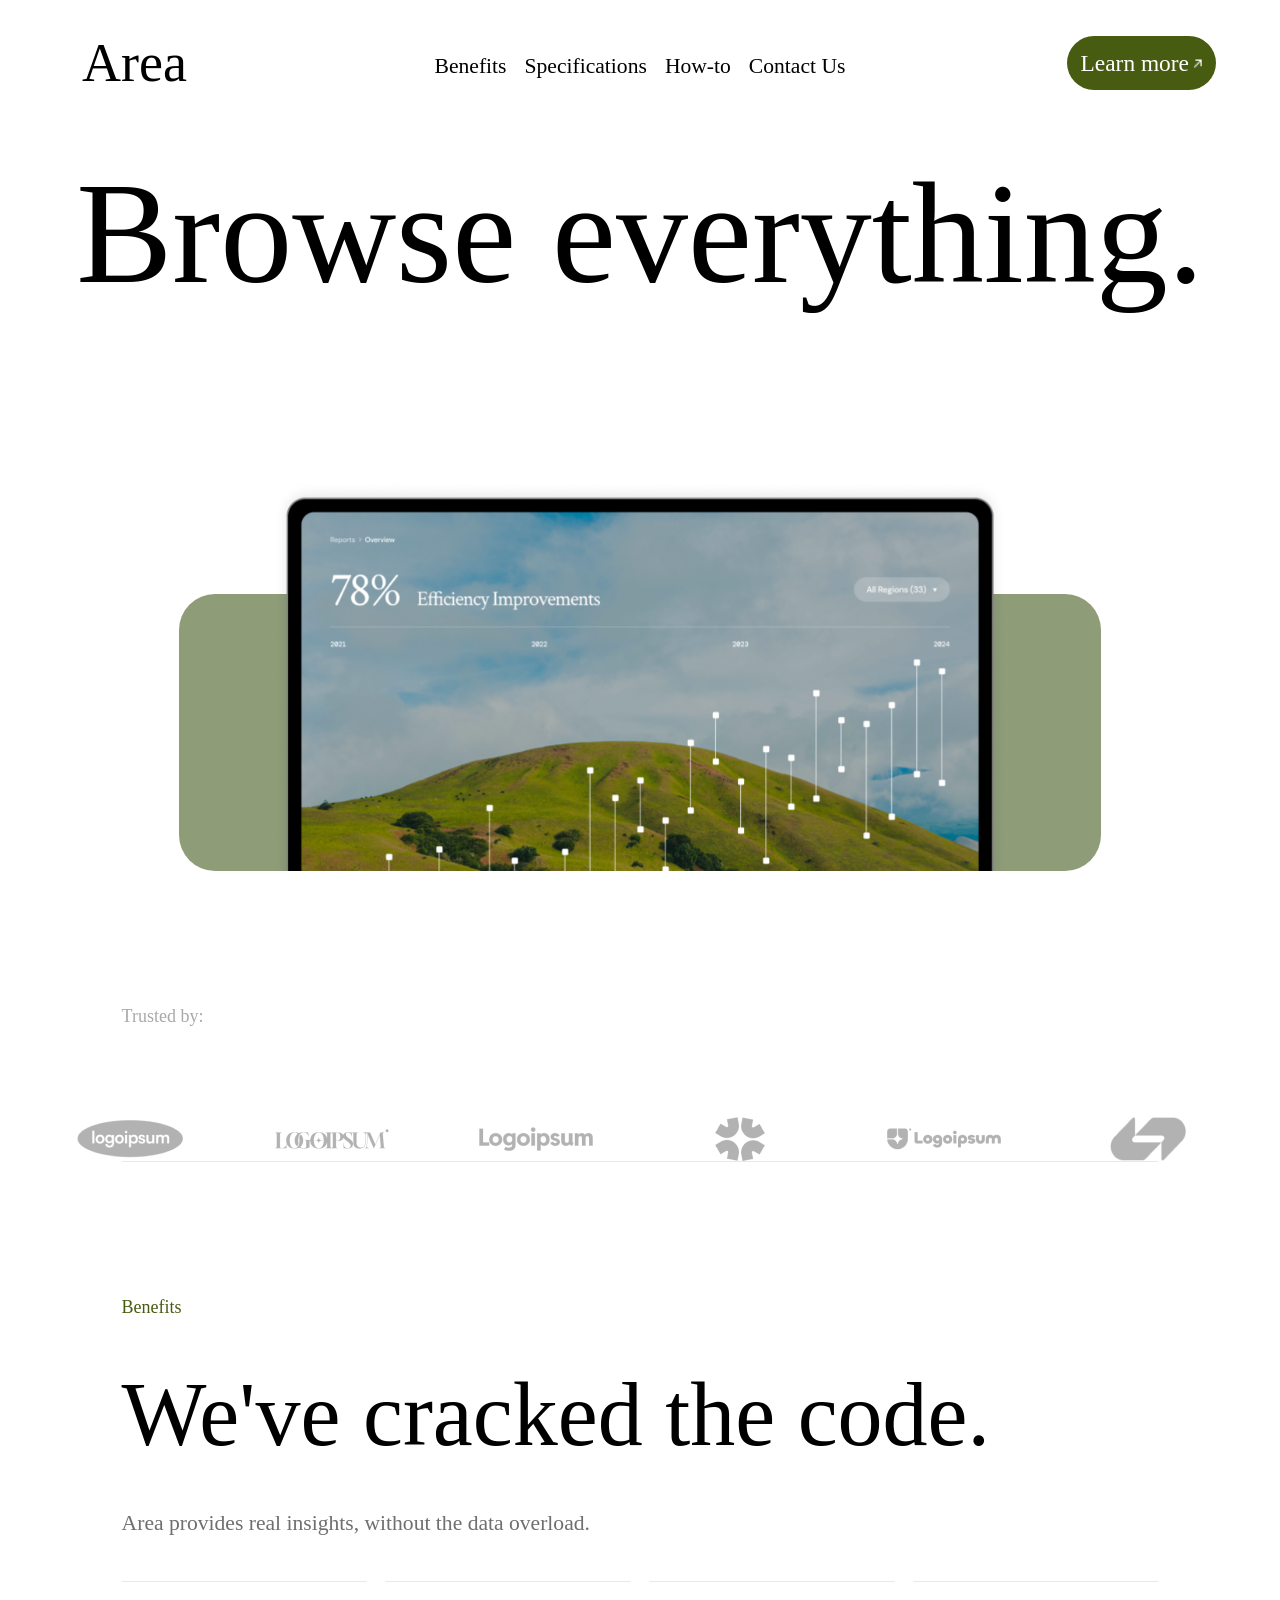
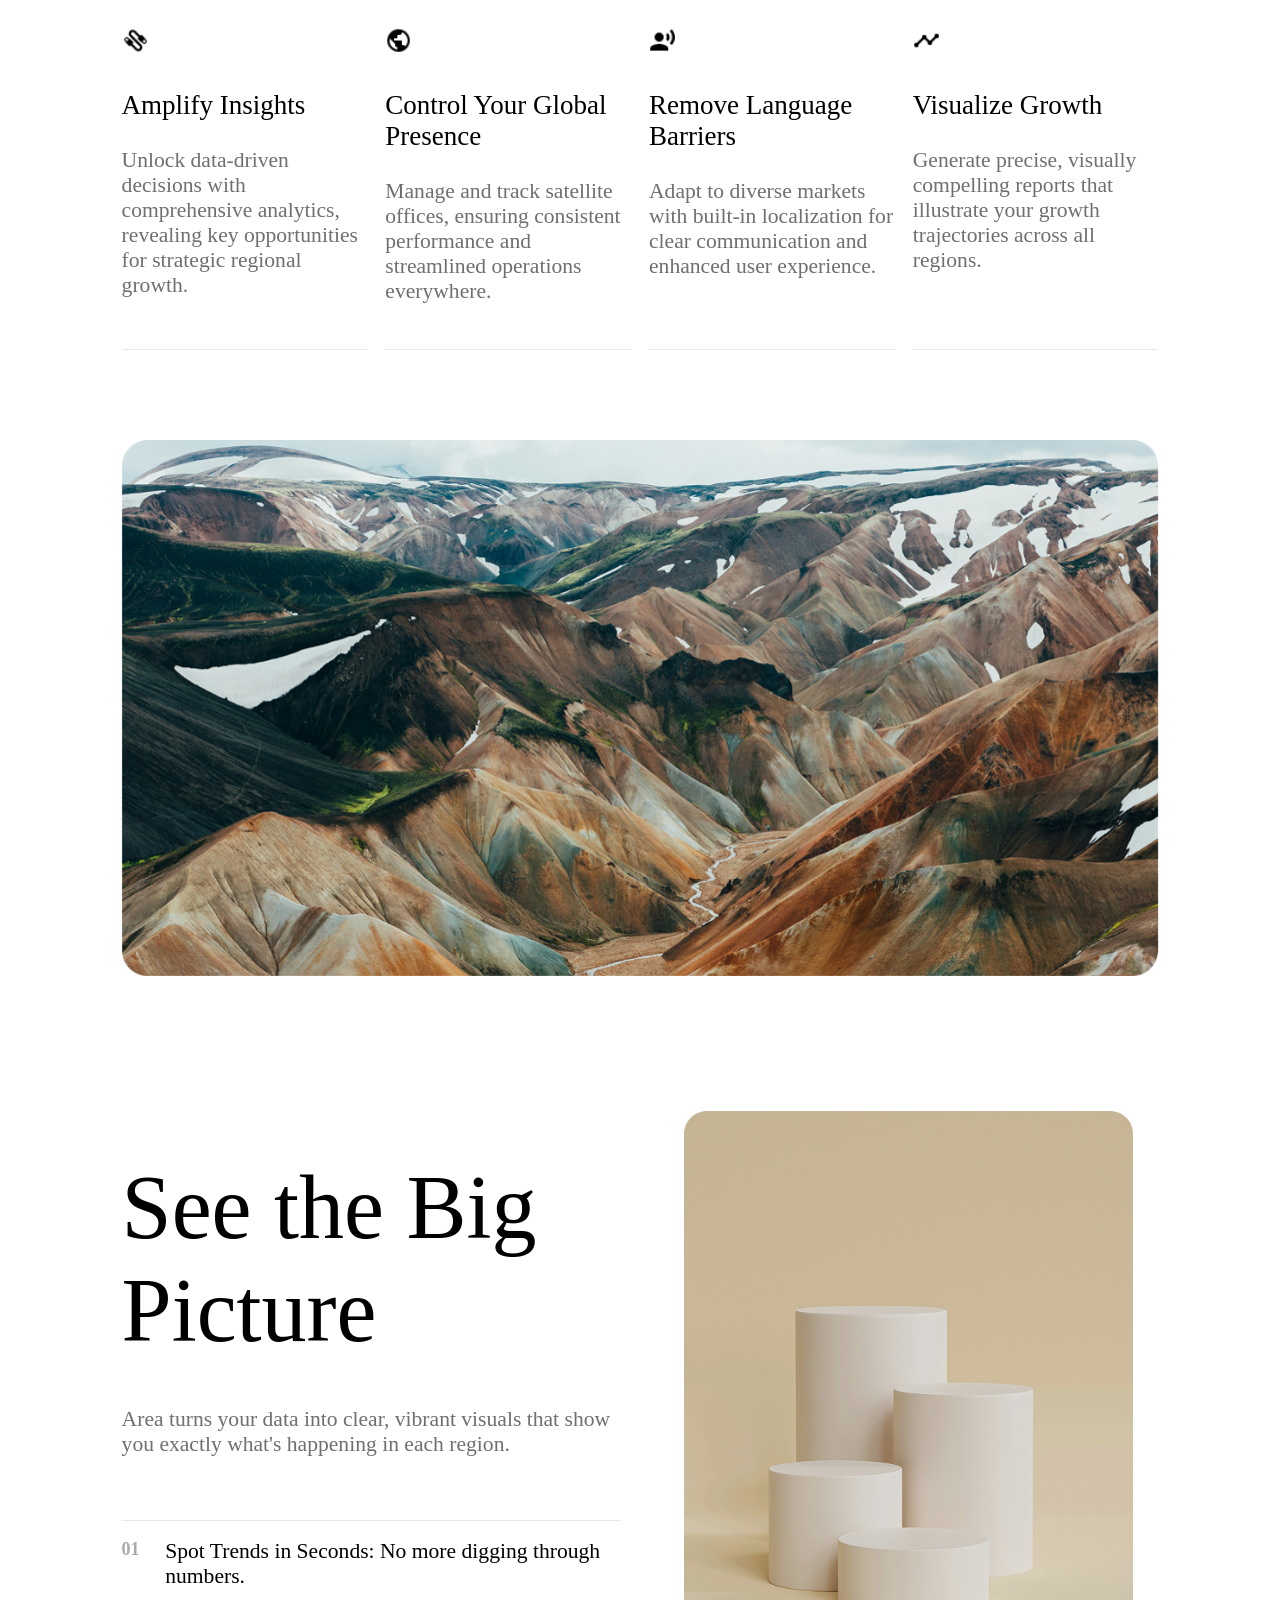
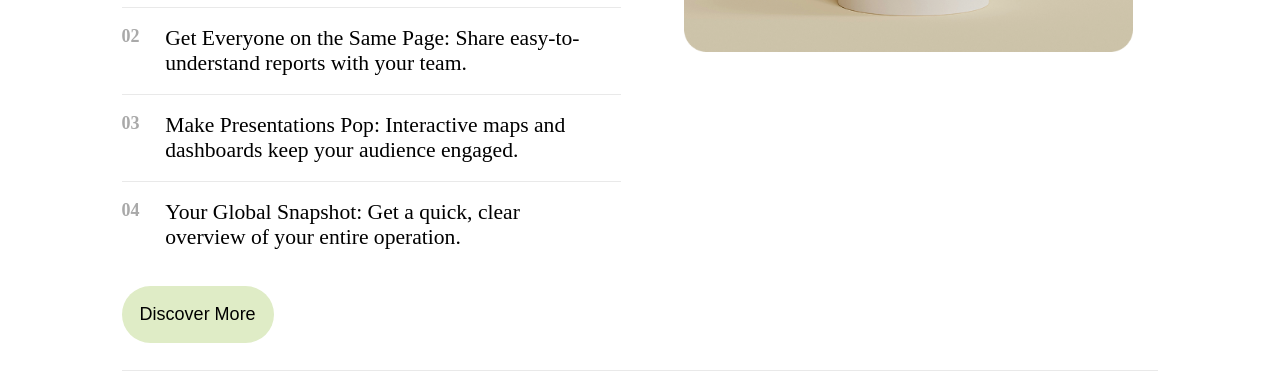
==== docs/index.html @ 923025f6 "relative paths using /docs" ====
<!doctype html>
<html lang="en">
  <head>
    <meta charset="UTF-8" />
    <meta name="viewport" content="width=device-width, initial-scale=1.0" />
    <title>Document</title>
    <link rel="stylesheet" href="style.css" />
  </head>
  <body>
    <nav>
      <span>Area</span>
      <div class="learn-btn">
        Learn more
        <img src="./src/Arrow.png" alt="" />
      </div>
    </nav>
    <div class="nav-links">
      <u>Benefits</u>
      <u>Specifications</u>
      <u>How-to</u>
      <u>Contact Us</u>
    </div>

    <header>
      <span>Browse everything.</span>
      <div class="hero-clip">
        <div class="hero">
          <img src="./src/Ipad.png" alt="" />
        </div>
      </div>
    </header>
    <main>
      <section>
        <span>Trusted by:</span>
        <div class="images">
          <img src="./src/Logo1.png" alt="" />
          <img src="./src/Logo2.png" alt="" />
          <img src="./src/Logo3.png" alt="" />
          <img src="./src/Logo4.png" alt="" />
          <img src="./src/Logo5.png" alt="" />
          <img src="./src/Logo6.png" alt="" />
        </div>
      </section>
      <section class="no-border">
        <span class="green">Benefits</span>
        <h1>We've cracked the code.</h1>
        <p>Area provides real insights, without the data overload.</p>
        <div class="parts">
          <aside>
            <img src="./src/Cable icon.png" alt="" />
            <div class="text">
              <h2>Amplify Insights</h2>
              <p>
                Unlock data-driven decisions with comprehensive analytics,
                revealing key opportunities for strategic regional growth.
              </p>
            </div>
          </aside>

          <aside>
            <img src="./src/Earth icon.png" alt="" />
            <div class="text">
              <h2>Control Your Global Presence</h2>
              <p>
                Manage and track satellite offices, ensuring consistent
                performance and streamlined operations everywhere.
              </p>
            </div>
          </aside>

          <aside>
            <img src="./src/Account icon.png" alt="" />
            <div class="text">
              <h2>Remove Language Barriers</h2>
              <p>
                Adapt to diverse markets with built-in localization for clear
                communication and enhanced user experience.
              </p>
            </div>
          </aside>

          <aside>
            <img src="./src/Chart icon.png" alt="" />
            <div class="text">
              <h2>Visualize Growth</h2>
              <p>
                Generate precise, visually compelling reports that illustrate
                your growth trajectories across all regions.
              </p>
            </div>
          </aside>
        </div>
      </section>
      <section class="no-border image-section">
        <img src="./src/Hero Image.png" alt="" />
      </section>
      <section class="left-right">
        <div class="left">
          <div class="title">
            <h1>See the Big Picture</h1>
            <p>
              Area turns your data into clear, vibrant visuals that show you
              exactly what's happening in each region.
            </p>
          </div>
          <div class="advantages">
            <article>
              <span>01</span>
              <p class="black">
                Spot Trends in Seconds: No more digging through numbers.
              </p>
            </article>
            <article>
              <span>02</span>
              <p class="black">
                Get Everyone on the Same Page: Share easy-to-understand reports
                with your team.
              </p>
            </article>
            <article>
              <span>03</span>
              <p class="black">
                Make Presentations Pop: Interactive maps and dashboards keep
                your audience engaged.
              </p>
            </article>
            <article>
              <span>04</span>
              <p class="black">
                Your Global Snapshot: Get a quick, clear overview of your entire
                operation.
              </p>
            </article>
          </div>
          <button>Discover More</button>
        </div>
        <div class="right">
          <img src="./src/Image.png" alt="" />
        </div>
      </section>
    </main>
    <script src="./main.js"></script>
  </body>
</html>
---- docs/style.css ----
* {
  font-size: clamp(14px, 1vw + 0.5rem, 18px);
  margin: 0;
  padding: 0;
}

body {
  height: auto;
  display: flex;
  flex-direction: column;
  align-items: center;
}

nav {
  position: absolute;
  top: 2vh;
  width: 90%;
  height: 8vh;
  display: flex;
  justify-content: space-between;
  align-items: center;
  border-radius: 5vh;
  z-index: 10;
  padding: 1vh 3vh;
  filter: blur(2);
  animation: hero-opacity 1s ease forwards;
}

nav span {
  font-size: 3rem;
  font-weight: 500;
  background: rgba(255, 255, 255, 0.1);
  backdrop-filter: blur(10px);
  -webkit-backdrop-filter: blur(10px);
  padding: 2vh;
  border-radius: 5vh;
}

.nav-links {
  position: sticky;
  top: 4vh;
  background: rgba(255, 255, 255, 0.1);
  backdrop-filter: blur(10px);
  -webkit-backdrop-filter: blur(10px);
  display: flex;
  gap: 1rem;
  z-index: 10;
  padding: 2vh;
  border-radius: 5vh;
  animation: hero-opacity 1s ease forwards;
}

.nav-links u {
  text-decoration: none;
  font-size: 1.2rem;
  cursor: pointer;
  transition: color 0.3s ease-in;
}

.nav-links u:hover {
  color: gray;
}

.learn-btn {
  display: flex;
  background: #485c11;
  padding: 1.5vh;
  border-radius: 5vh;
  cursor: pointer;
  font-weight: 500;
  font-size: 1.3rem;
  color: #ffff;
  gap: 0.5vh;
  transition: background 0.2s ease-in;
}

.learn-btn:hover {
  background: #8e9c78;
}

.learn-btn img {
  transition: transform 0.08s ease-out;
  width: 1vh;
}

.learn-btn:hover img {
  transform: translateY(-1vh);
}

header {
  display: flex;
  flex-direction: column;
  justify-content: space-between;
  align-items: center;
  width: 90%;
  height: 80vh;
  margin-top: 10vh;
}

header span {
  font-weight: 500;
  font-size: 8rem;
  opacity: 0;
  animation: hero-opacity 1s ease forwards 0.2s;
}

.hero {
  position: relative;
  overflow: visible;
  width: 80%;
  display: flex;
  background: #8e9c78;
  justify-content: center;
  height: 50%;
  border-radius: 4vh;
  opacity: 0;
  align-self: flex-end;
  animation: hero-opacity 1s ease forwards 0.4s;
}

@keyframes hero-opacity {
  from {
    transform: translateY(3vh);
    opacity: 0;
  }
  to {
    opacity: 1;
    transform: translateY(0);
  }
}

.hero img {
  position: absolute;
  bottom: 0;
  transform: translateY(10vh);
  width: 80%;
  z-index: 2;

  animation: hero-rise 1s ease forwards 0.1s;
}

.hero-clip {
  position: relative;
  width: 100%;
  height: 100%;
  display: flex;
  justify-content: center;
  overflow: hidden;
  align-self: flex-end;
}

.hero:active img {
  transform: translateY(0);
}

@keyframes hero-rise {
  from {
    transform: translateY(10vh);
  }
  to {
    transform: translateY(2vh);
  }
}

main {
  width: 90%;
  display: flex;
  flex-direction: column;
  align-items: center;
}

main section {
  padding-top: 5vh;
  margin: 10vh;
  margin-bottom: 0;
  width: 90%;
  display: flex;
  flex-direction: column;
  justify-content: space-between;
  border-bottom: solid 0.1vh #e9e9e9;
  opacity: 0;
}

main section.active {
  animation: hero-opacity 1s ease forwards;
}

main section span {
  position: relative;
  top: 0;
  left: 0;
  color: darkgrey;
  font-size: 1rem;
}

.images {
  display: flex;
  gap: 5rem;
  align-items: center;
  margin-top: 10vh;
  justify-content: center;
}

.images img {
  width: 7.5rem;
  filter: contrast(0);
}

h1 {
  font-size: 5rem;
  font-weight: 500;
  margin: 5vh 0;
}

p {
  color: #6f6f6f;
  font-size: 1.2rem;
}

h2 {
  font-size: 1.5rem;
  font-weight: 300;
}

aside {
  flex: 1;
  display: flex;
  flex-direction: column;
  align-items: flex-start;
  gap: 2rem;
  padding: 5vh 0;
  margin-top: 5vh;
  border-bottom: solid 0.1vh #e9e9e9;
  border-top: solid 0.1vh #e9e9e9;
}

.parts {
  margin-bottom: 10vh;
  display: flex;
  gap: 1rem;
}

.text {
  display: flex;
  flex-direction: column;
  gap: 1.5rem;
}

.green {
  color: #485c11;
  font-size: 1rem;
}

aside img {
  width: 1.5rem;
}

.no-border {
  border: none;
}

.image-section {
  margin-top: 0;
  padding-top: 0;
}

.left-right {
  display: flex;
  flex-direction: row;
  gap: 3vw;
  flex-wrap: wrap;
  align-items: flex-start;
}

.left,
.right {
  flex: 1;
}

.left {
  display: flex;
  flex-direction: column;
  gap: 2vh;
  padding-bottom: 3vh;
}

.right {
  display: flex;
  justify-content: center;
  align-items: center;
}

.right img {
  width: 90%;
  object-fit: contain;
}

article {
  border-top: solid 0.1vh #e9e9e9;
  display: flex;
  padding: 2vh;
  padding-left: 0;
  gap: 2vw;
}

article span {
  font-weight: 800;
  color: #6f6f6f;
}

article p {
  color: black;
}

.advantages {
  margin-top: 5vh;
}

button {
  padding: 2vh;
  width: fit-content;
  background-color: #dfecc6;
  font-weight: 500;
  border-radius: 5vh;
  border: none;
  cursor: pointer;
  transition: all 0.2s ease-in;
}

button:hover {
  background-color: #485c11;
  color: white;
}
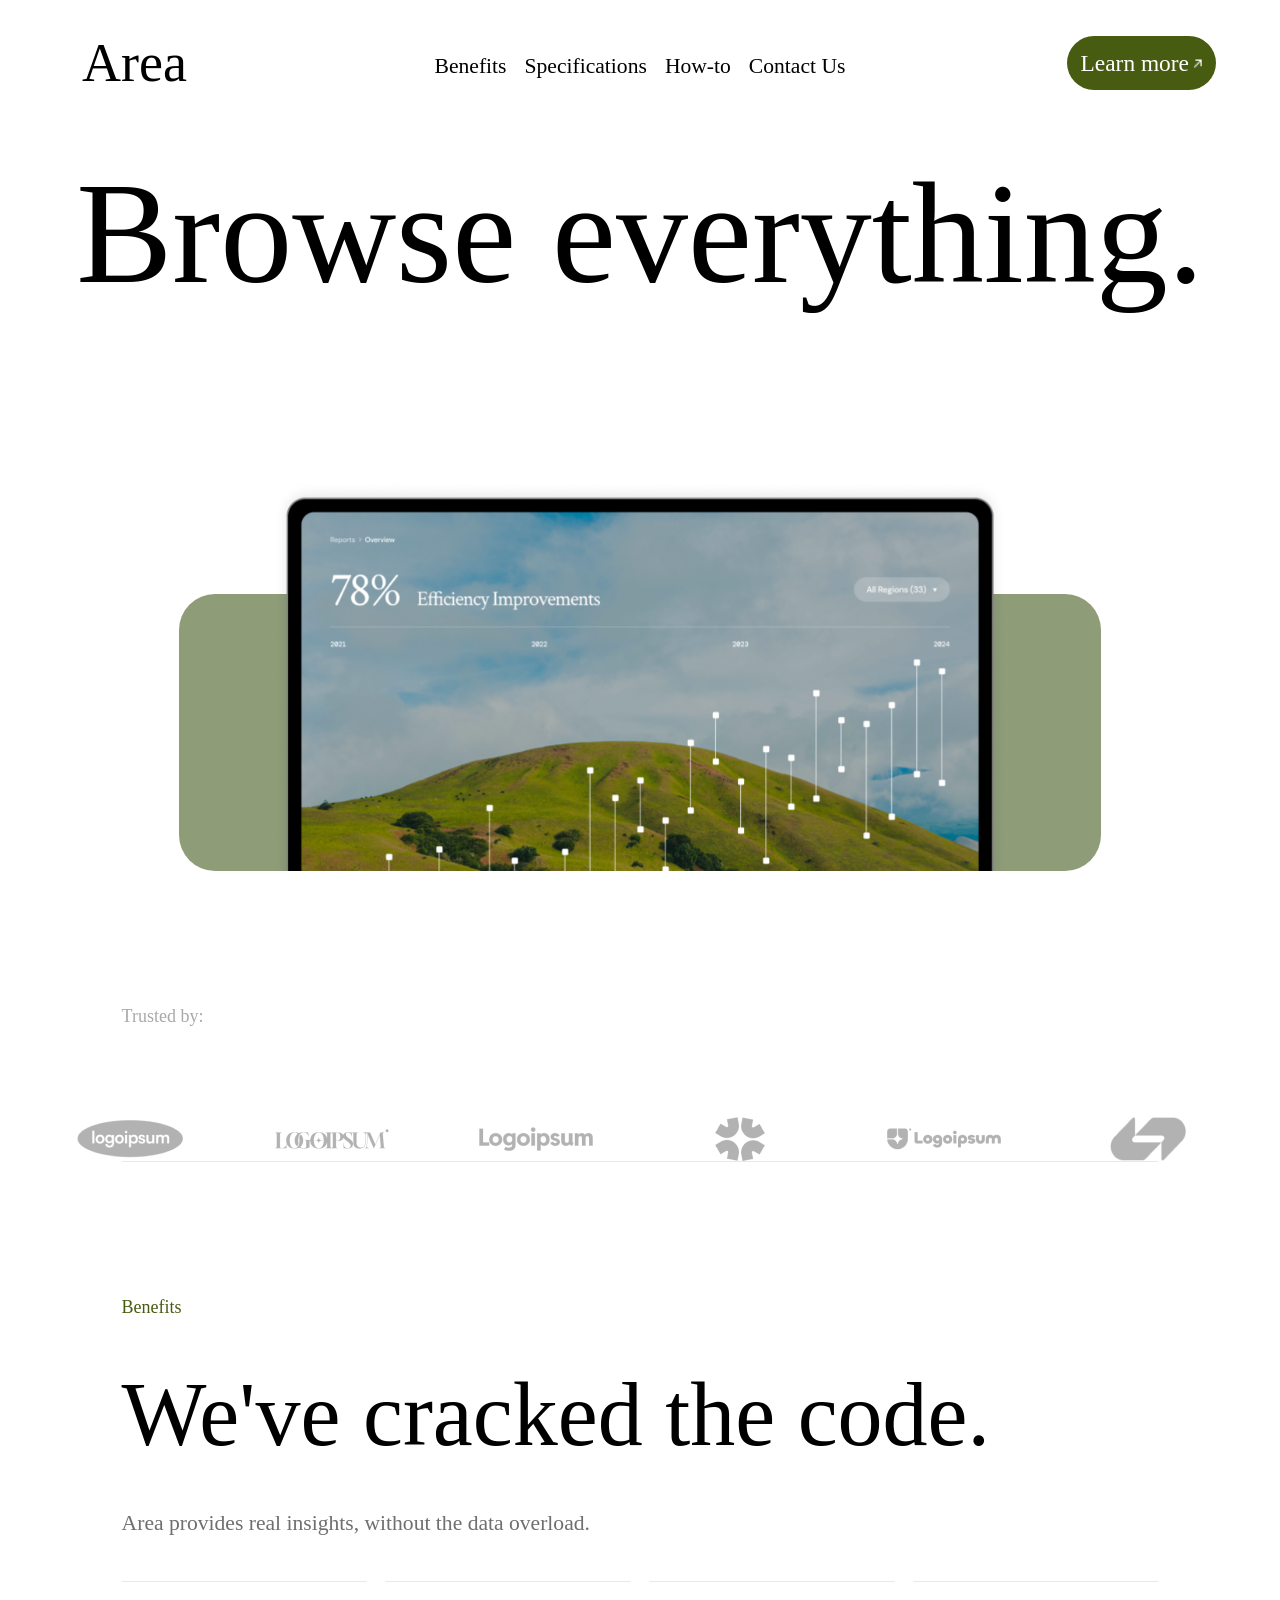
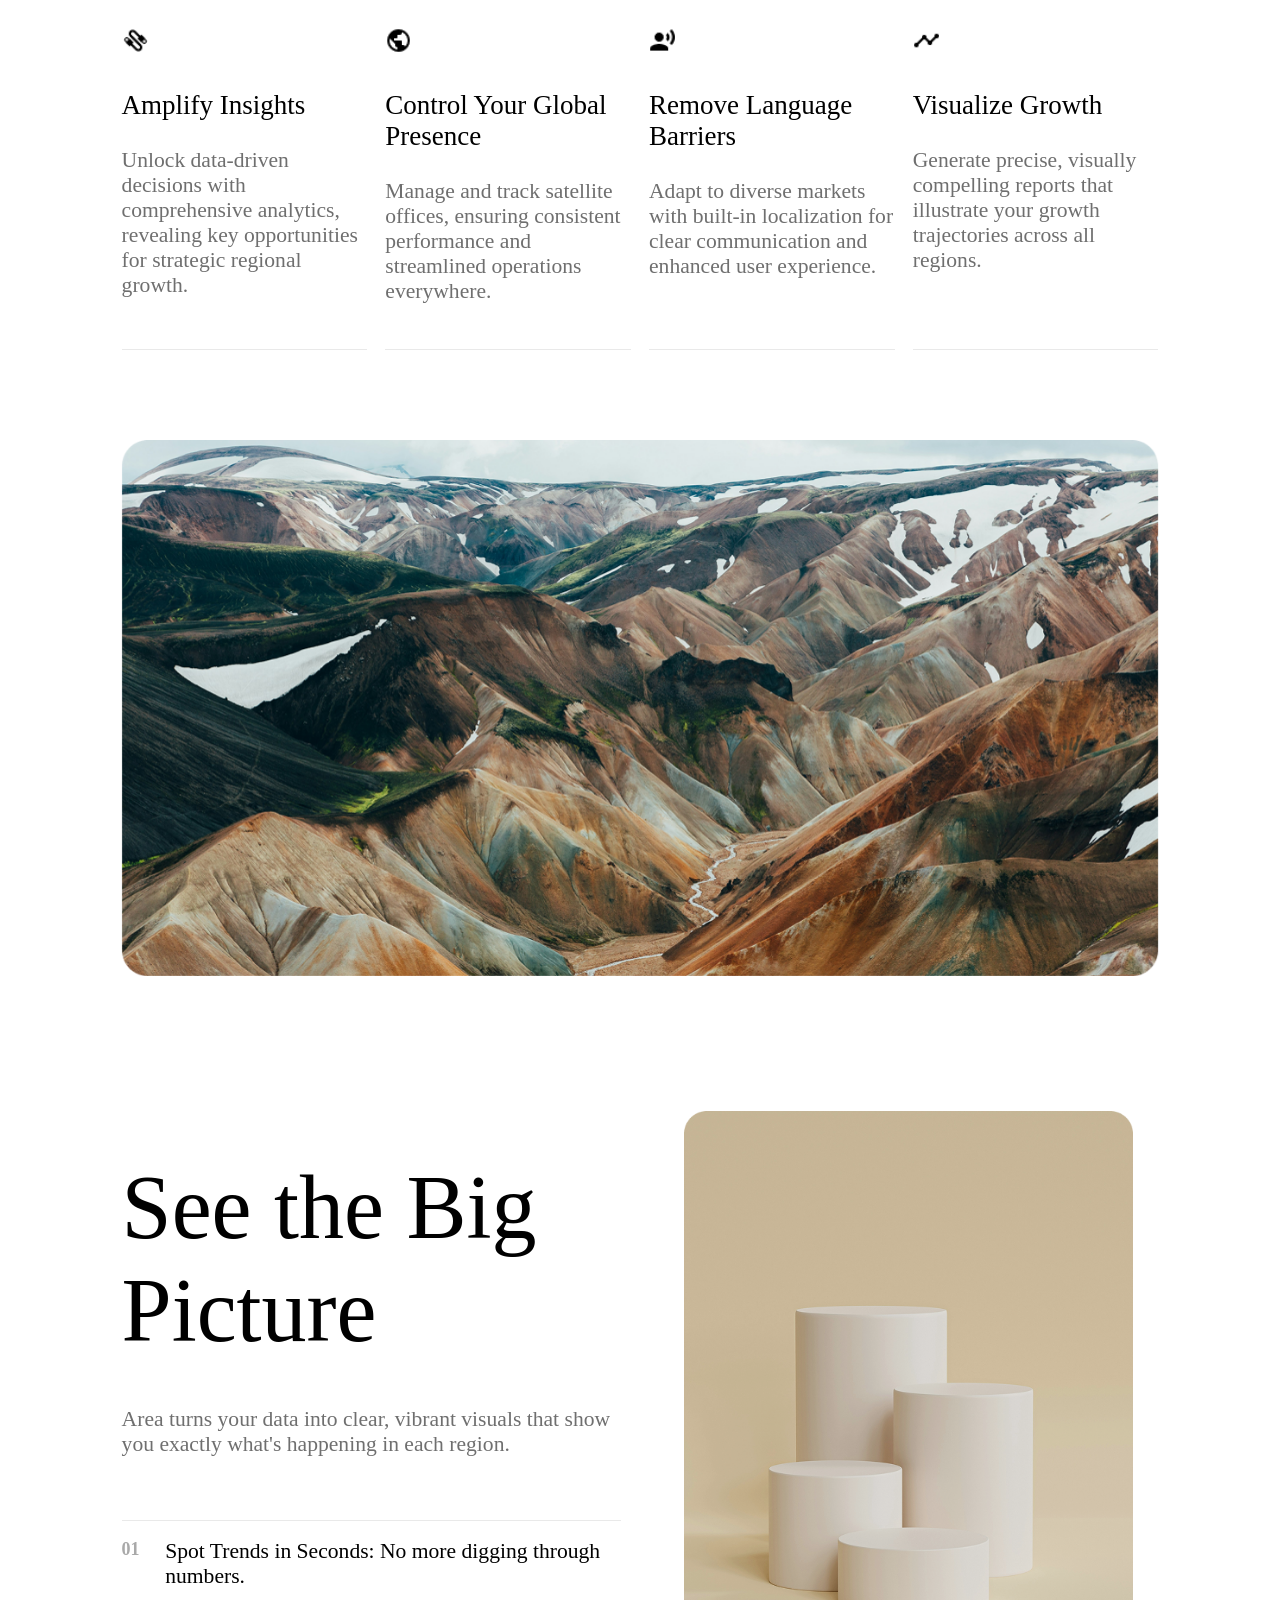
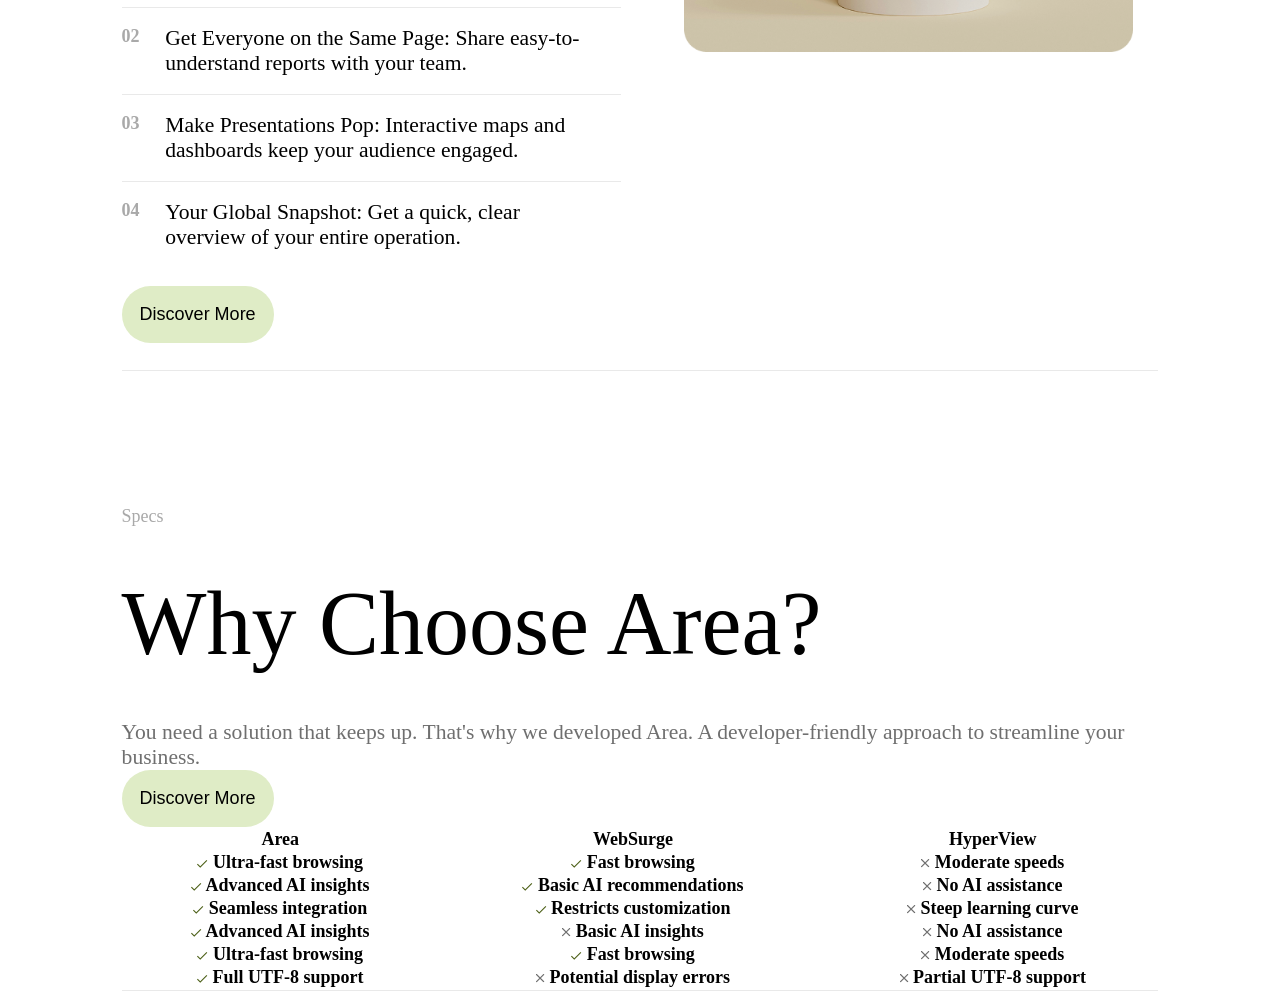
==== commit 831238b6: "added html tables" ====
--- a/docs/index.html
+++ b/docs/index.html
@@ -138,6 +138,109 @@
           <img src="./src/Image.png" alt="" />
         </div>
       </section>
+      <section>
+        <div class="content">
+          <span>Specs</span>
+          <h1>Why Choose Area?</h1>
+          <p>
+            You need a solution that keeps up. That's why we developed Area. A
+            developer-friendly approach to streamline your business.
+          </p>
+          <button>Discover More</button>
+        </div>
+        <table>
+          <tr>
+            <th>Area</th>
+            <th>WebSurge</th>
+            <th>HyperView</th>
+          </tr>
+
+          <tr>
+            <th>
+              <img src="./src/YesVector.png" alt="" />
+              Ultra-fast browsing
+            </th>
+            <th>
+              <img src="./src/YesVector.png" alt="" />
+              Fast browsing
+            </th>
+            <th>
+              <img src="./src/NoVector.png" alt="" />
+              Moderate speeds
+            </th>
+          </tr>
+          <tr>
+            <th>
+              <img src="./src/YesVector.png" alt="" />
+              Advanced AI insights
+            </th>
+            <th>
+              <img src="./src/YesVector.png" alt="" />
+              Basic AI recommendations
+            </th>
+            <th>
+              <img src="./src/NoVector.png" alt="" />
+              No AI assistance
+            </th>
+          </tr>
+          <tr>
+            <th>
+              <img src="./src/YesVector.png" alt="" />
+              Seamless integration
+            </th>
+            <th>
+              <img src="./src/YesVector.png" alt="" />
+              Restricts customization
+            </th>
+            <th>
+              <img src="./src/NoVector.png" alt="" />
+              Steep learning curve
+            </th>
+          </tr>
+          <tr>
+            <th>
+              <img src="./src/YesVector.png" alt="" />
+              Advanced AI insights
+            </th>
+            <th>
+              <img src="./src/NoVector.png" alt="" />
+              Basic AI insights
+            </th>
+            <th>
+              <img src="./src/NoVector.png" alt="" />
+              No AI assistance
+            </th>
+          </tr>
+          <tr>
+            <th>
+              <img src="./src/YesVector.png" alt="" />
+              Ultra-fast browsing
+            </th>
+            <th>
+              <img src="./src/YesVector.png" alt="" />
+              Fast browsing
+            </th>
+            <th>
+              <img src="./src/NoVector.png" alt="" />
+              Moderate speeds
+            </th>
+          </tr>
+          <tr>
+            <th>
+              <img src="./src/YesVector.png" alt="" />
+              Full UTF-8 support
+            </th>
+            <th>
+              <img src="./src/NoVector.png" alt="" />
+              Potential display errors
+            </th>
+            <th>
+              <img src="./src/NoVector.png" alt="" />
+              Partial UTF-8 support
+            </th>
+          </tr>
+        </table>
+      </section>
     </main>
     <script src="./main.js"></script>
   </body>
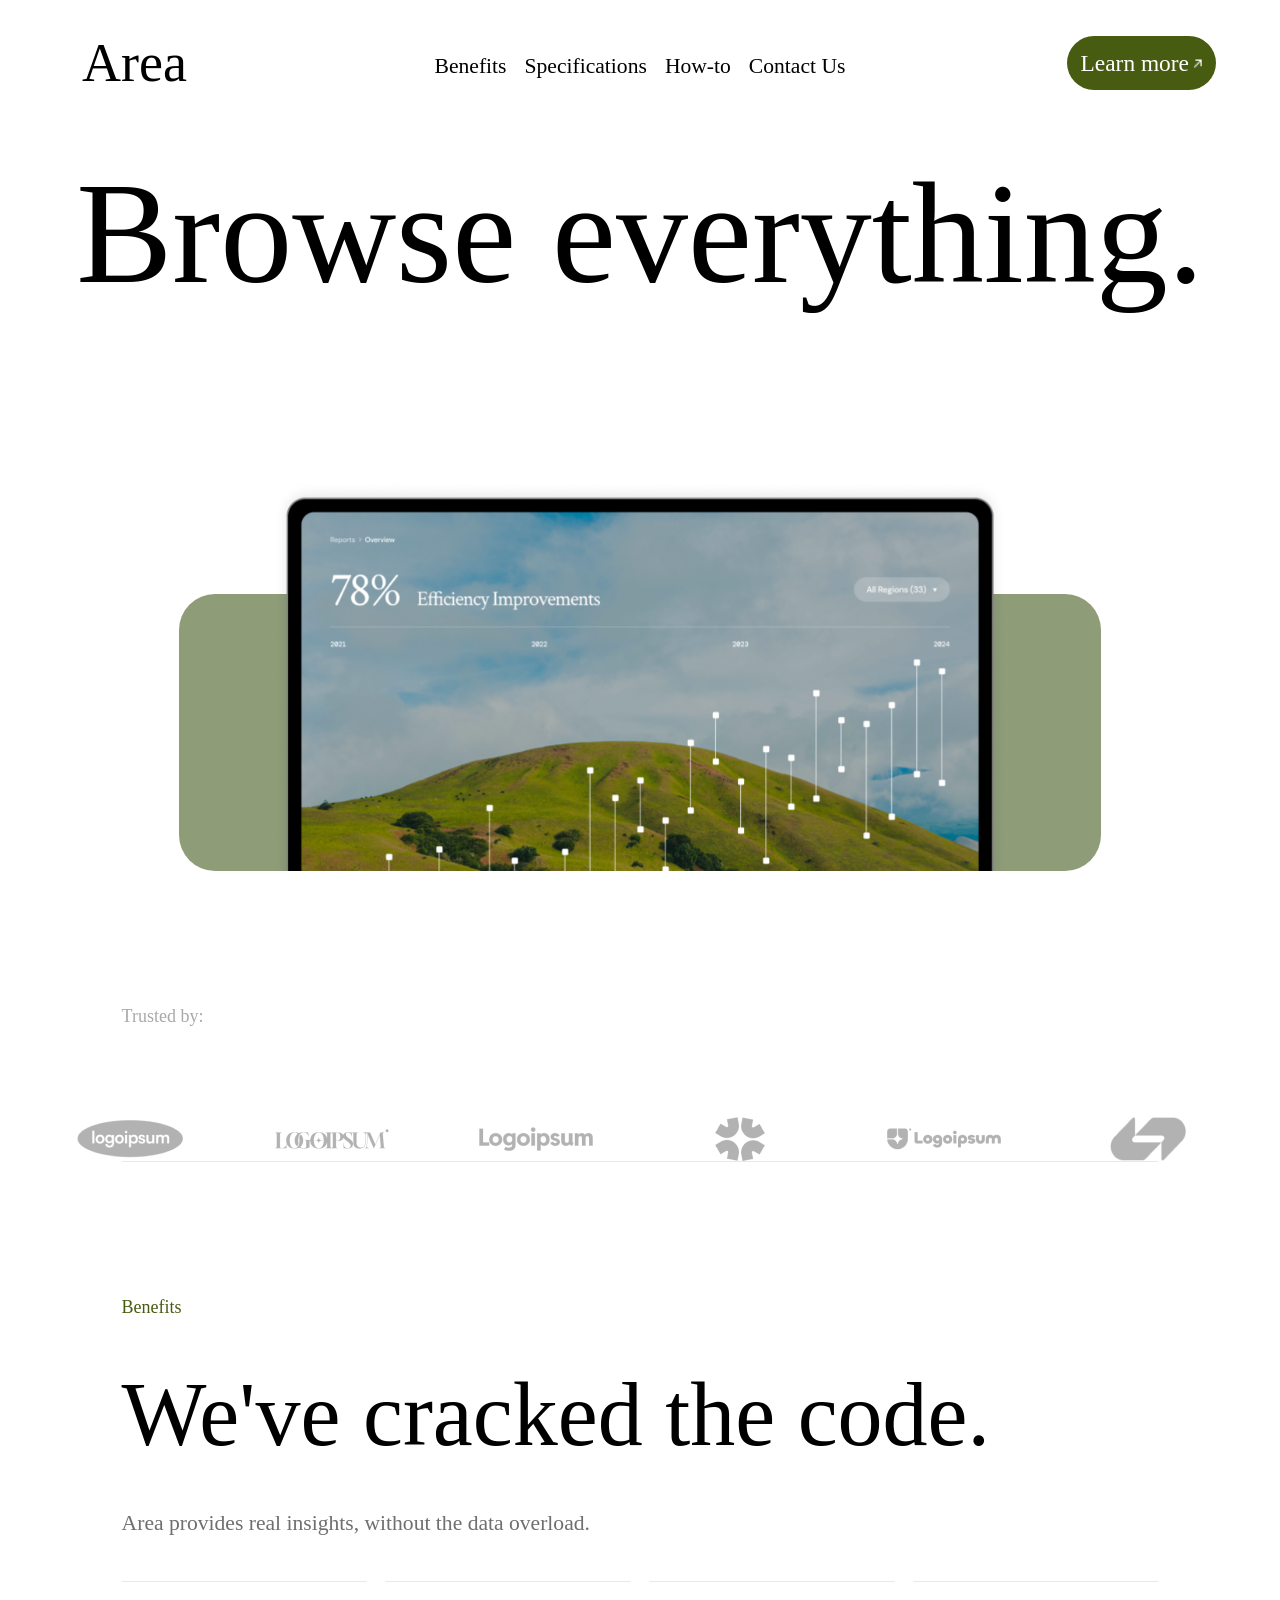
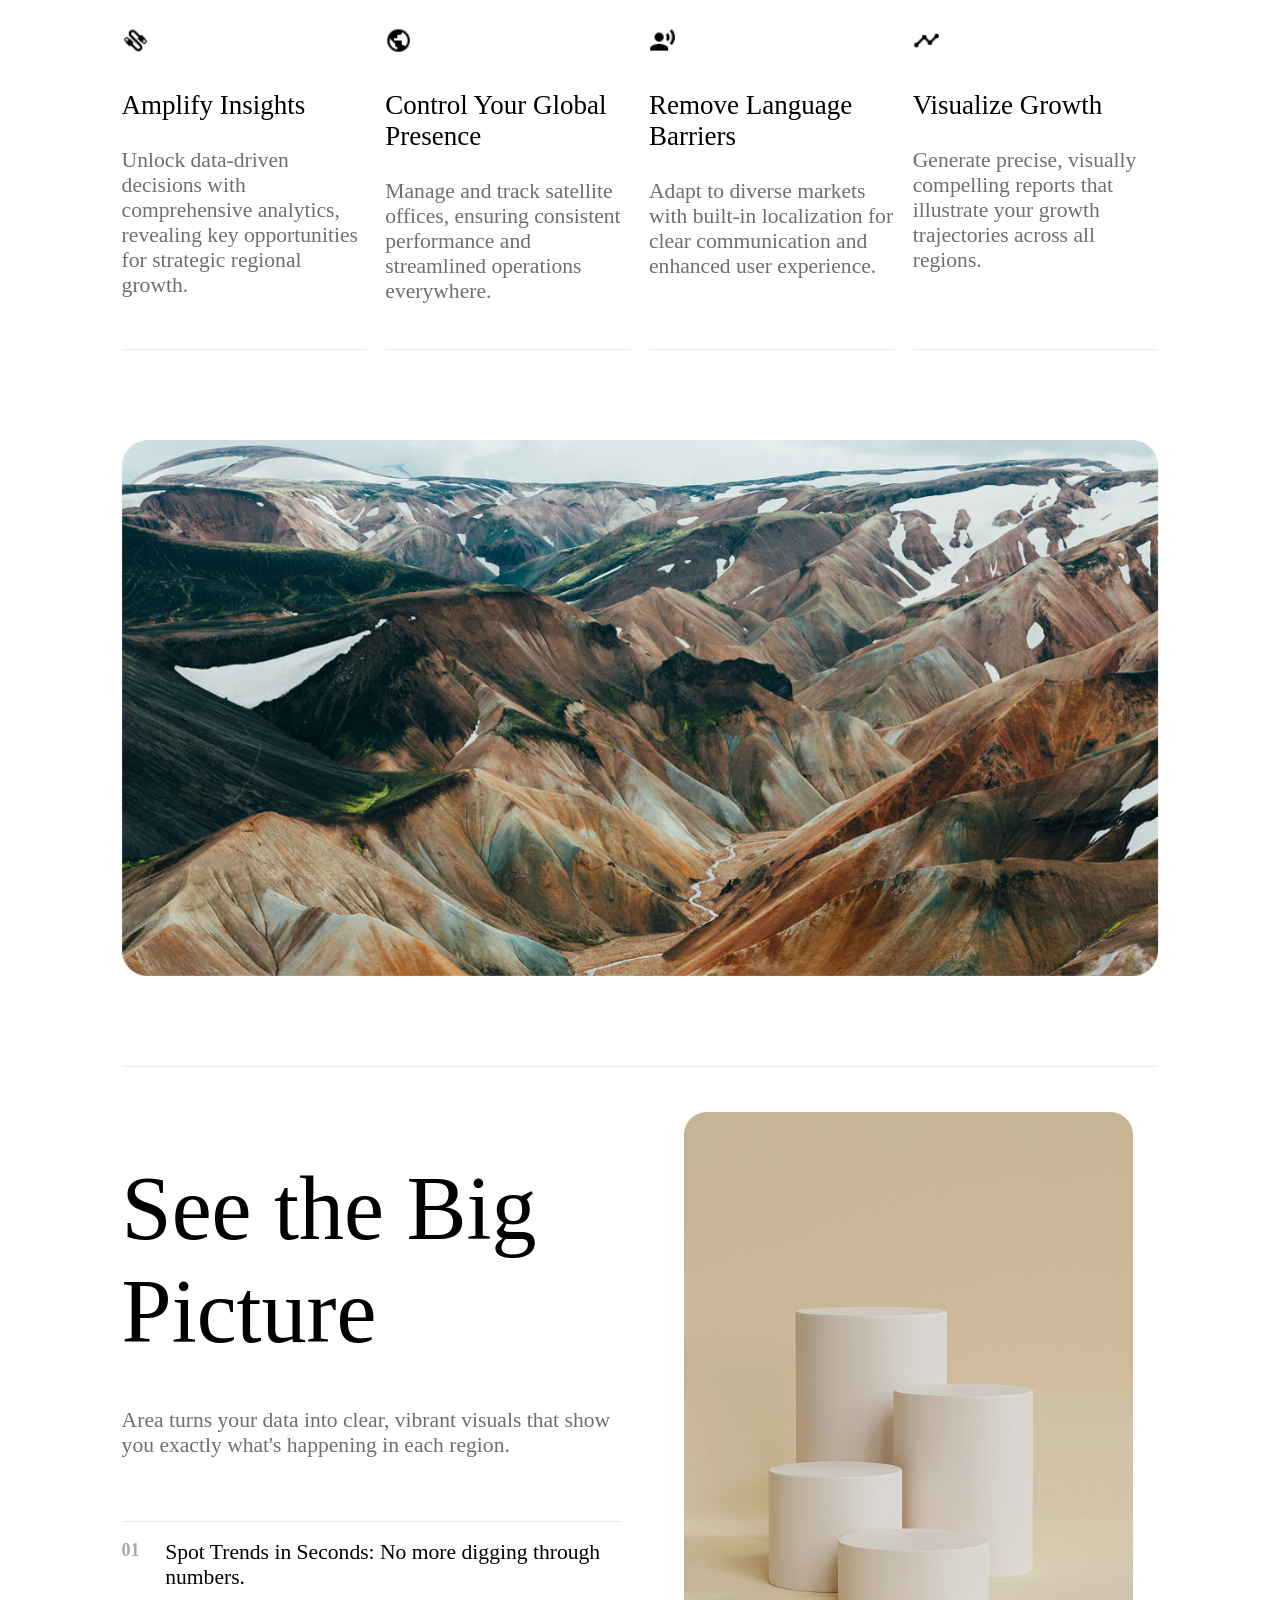
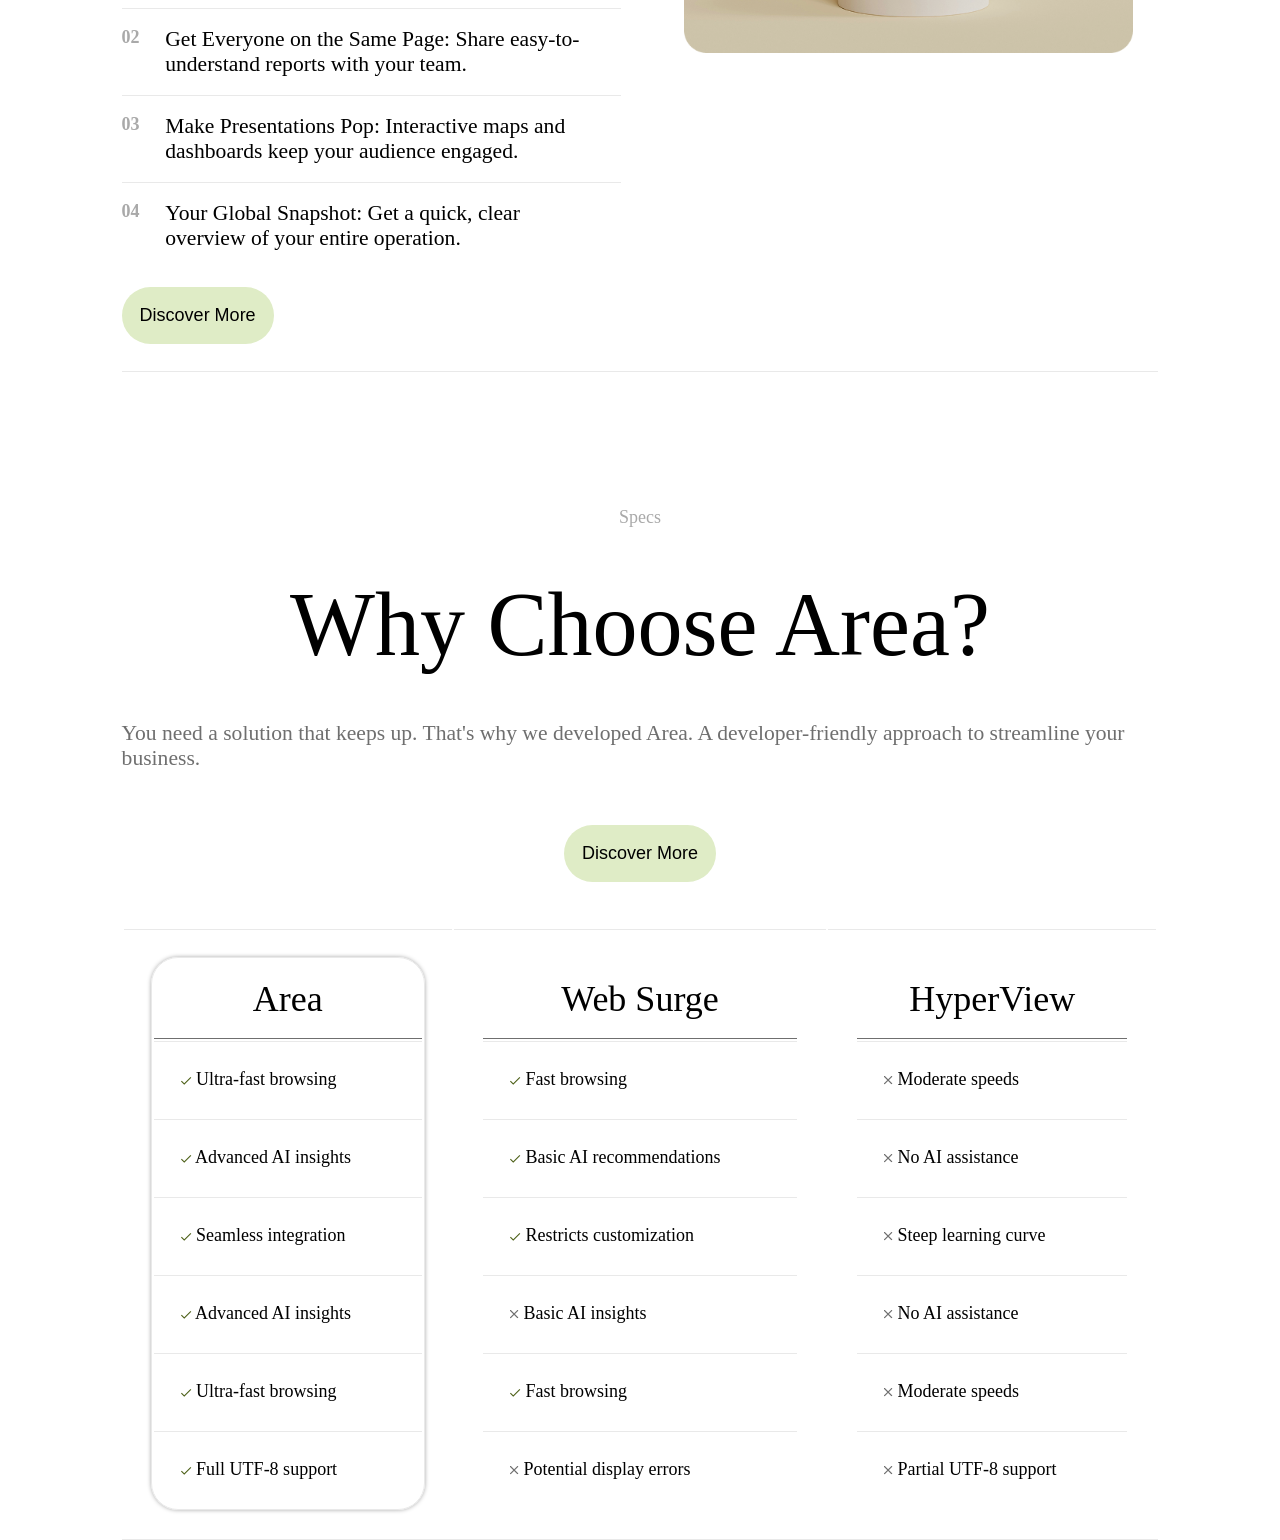
==== commit 662e2e91: "added css for table + renamed image" ====
--- a/docs/index.html
+++ b/docs/index.html
@@ -135,7 +135,7 @@
           <button>Discover More</button>
         </div>
         <div class="right">
-          <img src="./src/Image.png" alt="" />
+          <img src="./src/Image1.png" alt="" />
         </div>
       </section>
       <section>
@@ -150,94 +150,137 @@
         </div>
         <table>
           <tr>
-            <th>Area</th>
-            <th>WebSurge</th>
-            <th>HyperView</th>
-          </tr>
-
-          <tr>
-            <th>
-              <img src="./src/YesVector.png" alt="" />
-              Ultra-fast browsing
-            </th>
-            <th>
-              <img src="./src/YesVector.png" alt="" />
-              Fast browsing
-            </th>
-            <th>
-              <img src="./src/NoVector.png" alt="" />
-              Moderate speeds
-            </th>
-          </tr>
-          <tr>
-            <th>
-              <img src="./src/YesVector.png" alt="" />
-              Advanced AI insights
-            </th>
-            <th>
-              <img src="./src/YesVector.png" alt="" />
-              Basic AI recommendations
-            </th>
-            <th>
-              <img src="./src/NoVector.png" alt="" />
-              No AI assistance
-            </th>
-          </tr>
-          <tr>
-            <th>
-              <img src="./src/YesVector.png" alt="" />
-              Seamless integration
-            </th>
-            <th>
-              <img src="./src/YesVector.png" alt="" />
-              Restricts customization
-            </th>
-            <th>
-              <img src="./src/NoVector.png" alt="" />
-              Steep learning curve
-            </th>
-          </tr>
-          <tr>
-            <th>
-              <img src="./src/YesVector.png" alt="" />
-              Advanced AI insights
-            </th>
-            <th>
-              <img src="./src/NoVector.png" alt="" />
-              Basic AI insights
-            </th>
-            <th>
-              <img src="./src/NoVector.png" alt="" />
-              No AI assistance
-            </th>
-          </tr>
-          <tr>
-            <th>
-              <img src="./src/YesVector.png" alt="" />
-              Ultra-fast browsing
-            </th>
-            <th>
-              <img src="./src/YesVector.png" alt="" />
-              Fast browsing
-            </th>
-            <th>
-              <img src="./src/NoVector.png" alt="" />
-              Moderate speeds
-            </th>
-          </tr>
-          <tr>
-            <th>
-              <img src="./src/YesVector.png" alt="" />
-              Full UTF-8 support
-            </th>
-            <th>
-              <img src="./src/NoVector.png" alt="" />
-              Potential display errors
-            </th>
-            <th>
-              <img src="./src/NoVector.png" alt="" />
-              Partial UTF-8 support
-            </th>
+            <td>
+              <table class="main-table">
+                <tr>
+                  <th>Area</th>
+                </tr>
+                <tr>
+                  <td>
+                    <img src="src/YesVector.png" alt="" />
+                    Ultra-fast browsing
+                  </td>
+                </tr>
+                <tr>
+                  <td>
+                    <img src="src/YesVector.png" alt="" />
+                    Advanced AI insights
+                  </td>
+                </tr>
+                <tr>
+                  <td>
+                    <img src="src/YesVector.png" alt="" />
+                    Seamless integration
+                  </td>
+                </tr>
+                <tr>
+                  <td>
+                    <img src="src/YesVector.png" alt="" />
+                    Advanced AI insights
+                  </td>
+                </tr>
+                <tr>
+                  <td>
+                    <img src="src/YesVector.png" alt="" />
+                    Ultra-fast browsing
+                  </td>
+                </tr>
+                <tr>
+                  <td>
+                    <img src="src/YesVector.png" alt="" />
+                    Full UTF-8 support
+                  </td>
+                </tr>
+              </table>
+            </td>
+
+            <td>
+              <table>
+                <tr>
+                  <th>Web Surge</th>
+                </tr>
+                <tr>
+                  <td>
+                    <img src="src/YesVector.png" alt="" />
+                    Fast browsing
+                  </td>
+                </tr>
+                <tr>
+                  <td>
+                    <img src="src/YesVector.png" alt="" />
+                    Basic AI recommendations
+                  </td>
+                </tr>
+                <tr>
+                  <td>
+                    <img src="src/YesVector.png" alt="" />
+                    Restricts customization
+                  </td>
+                </tr>
+                <tr>
+                  <td>
+                    <img src="src/NoVector.png" alt="" />
+                    Basic AI insights
+                  </td>
+                </tr>
+                <tr>
+                  <td>
+                    <img src="src/YesVector.png" alt="" />
+                    Fast browsing
+                  </td>
+                </tr>
+                <tr>
+                  <td>
+                    <img src="src/NoVector.png" alt="" />
+                    Potential display errors
+                  </td>
+                </tr>
+              </table>
+            </td>
+
+            <td>
+              <table>
+                <tr>
+                  <th>HyperView</th>
+                </tr>
+                <tr>
+                  <td>
+                    <img src="src/NoVector.png" alt="" />
+                    Moderate speeds
+                  </td>
+                </tr>
+                <tr>
+                  <td>
+                    <img src="src/NoVector.png" alt="" />
+                    No AI assistance
+                  </td>
+                </tr>
+                <tr>
+                  <td>
+                    <img src="src/NoVector.png" alt="" />
+                    Steep learning curve
+                  </td>
+                </tr>
+                <tr>
+                  <td>
+                    <img src="src/NoVector.png" alt="" />
+                    No AI assistance
+                  </td>
+                </tr>
+                <tr>
+                  <td>
+                    <img src="src/NoVector.png" alt="" />
+                    Moderate speeds
+                  </td>
+                </tr>
+                <tr>
+                  <td>
+                    <img src="src/NoVector.png" alt="" />
+                    Partial UTF-8 support
+                  </td>
+                </tr>
+              </table>
+            </td>
           </tr>
         </table>
       </section>
--- a/docs/style.css
+++ b/docs/style.css
@@ -270,6 +270,8 @@
   gap: 3vw;
   flex-wrap: wrap;
   align-items: flex-start;
+  border-top: solid 0.1vh #e9e9e9;
+  height: auto;
 }
 
 .left,
@@ -288,6 +290,7 @@
   display: flex;
   justify-content: center;
   align-items: center;
+  height: 100%;
 }
 
 .right img {
@@ -331,3 +334,37 @@
   background-color: #485c11;
   color: white;
 }
+
+.content {
+  display: flex;
+  flex-direction: column;
+  justify-content: center;
+  align-items: center;
+  margin-bottom: 5vh;
+}
+
+.content button {
+  margin-top: 6vh;
+}
+
+table {
+  width: 100%;
+}
+td {
+  padding: 3vh;
+  border-top: solid 0.1vh #e9e9e9;
+}
+
+.main-table {
+  border: solid 0.1vh #e9e9e9;
+  box-shadow: 0 0 0.5vh darkgray;
+  border-radius: 3vh;
+}
+
+th {
+  padding: 2vh;
+  font-size: 2rem;
+  font-weight: 500;
+  border-bottom: solid 0.1vh #6f6f6f;
+}
+
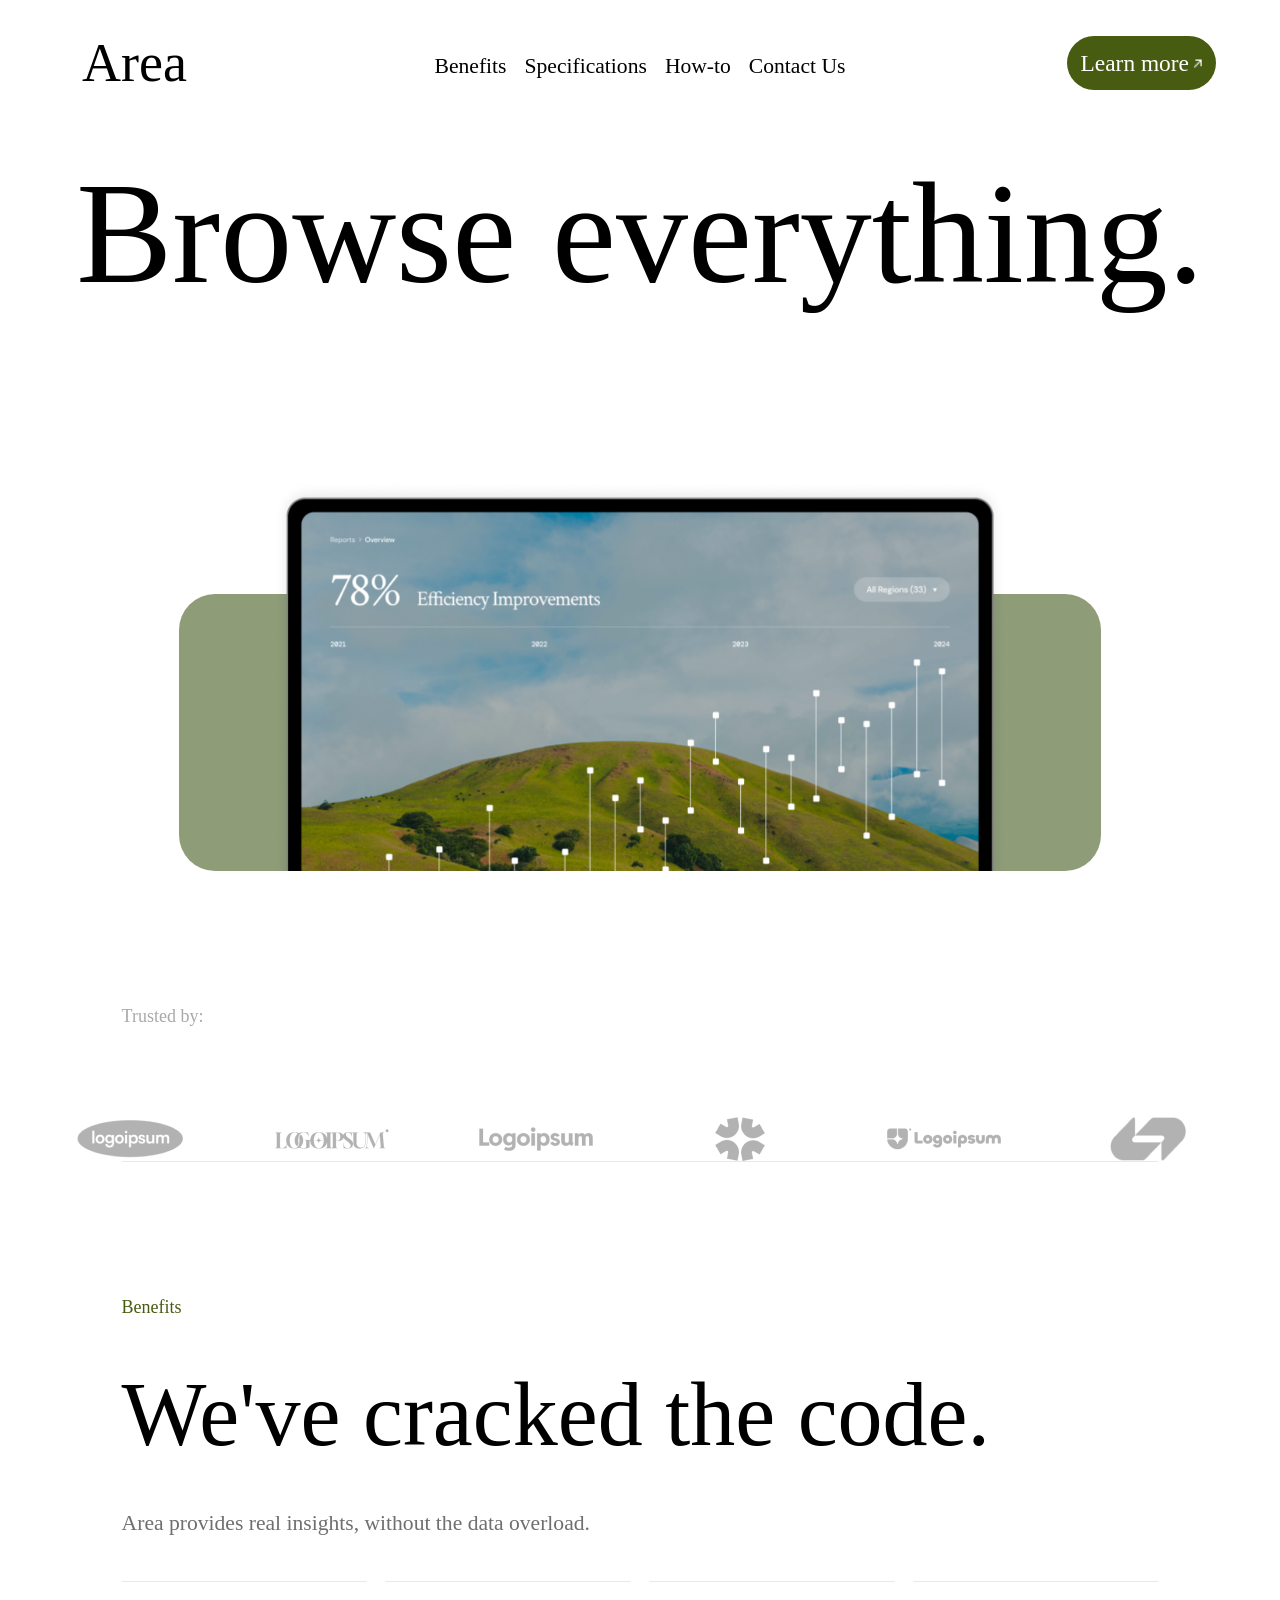
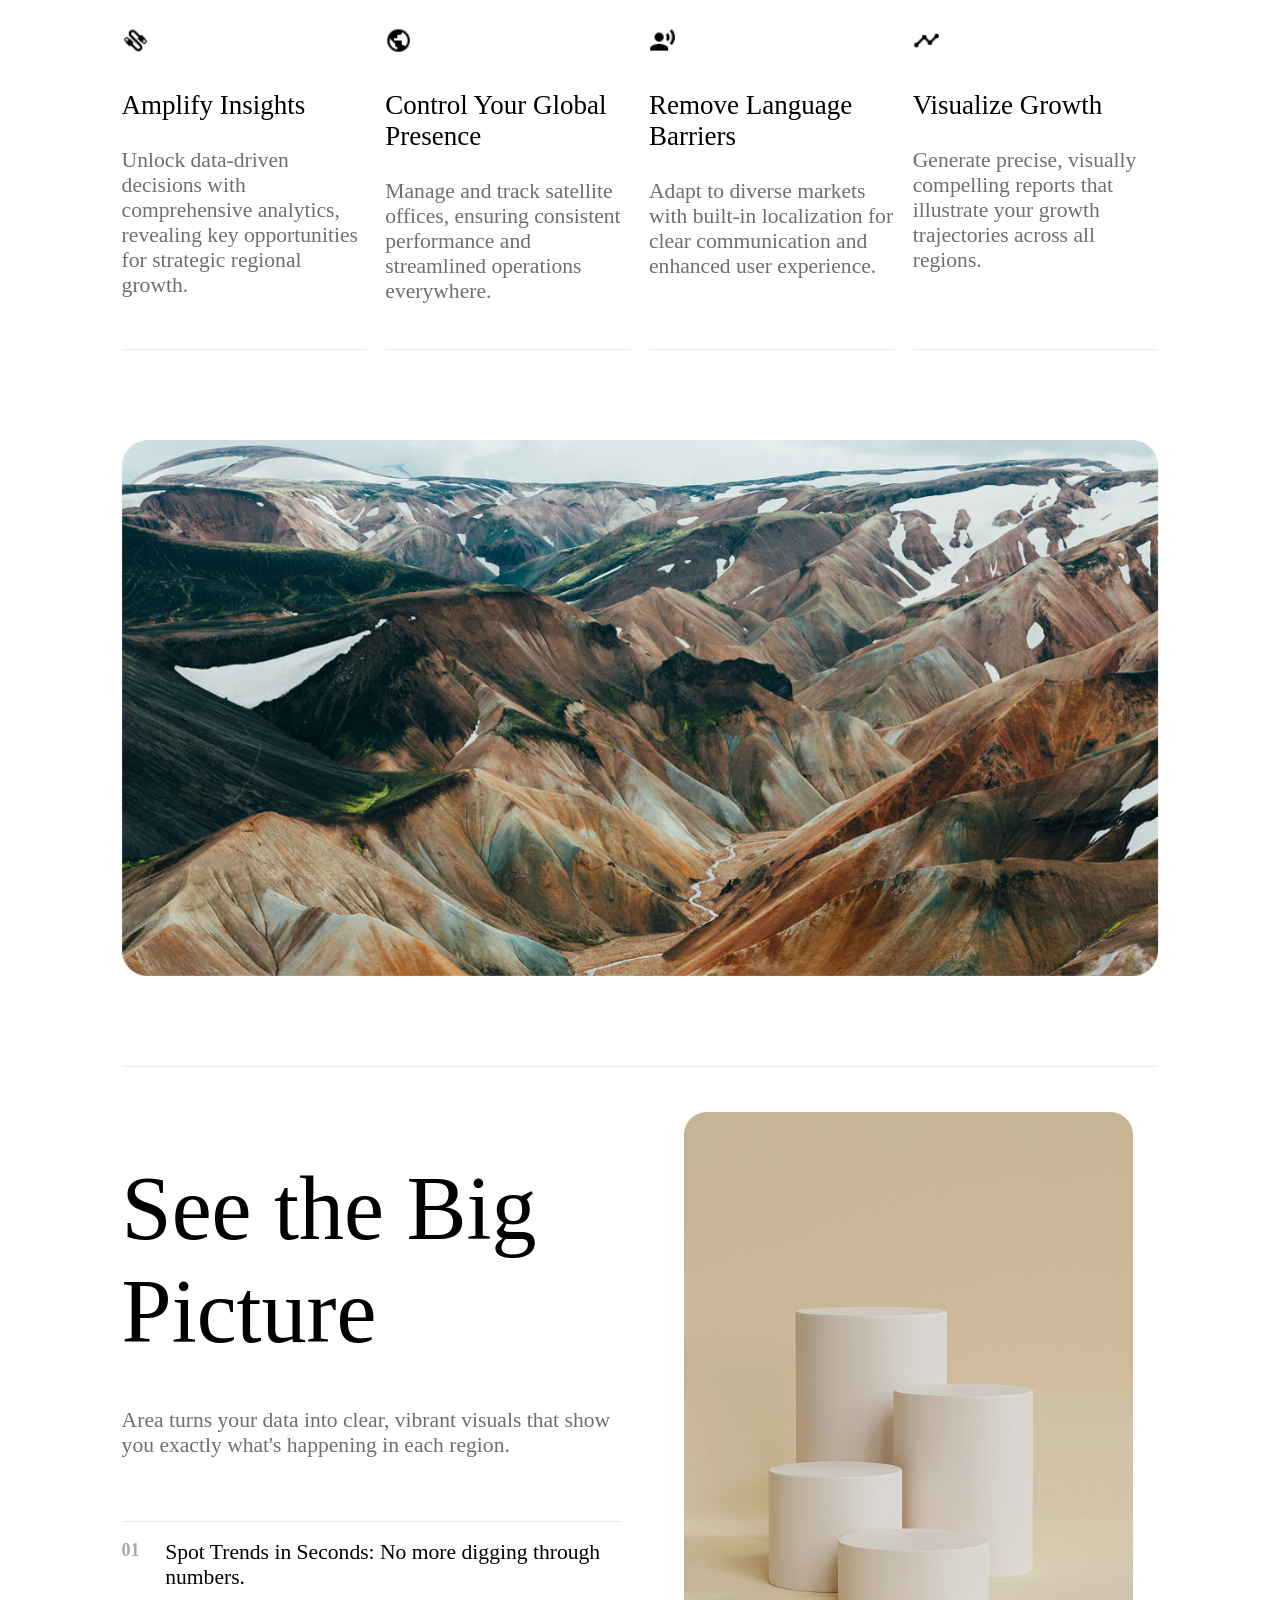
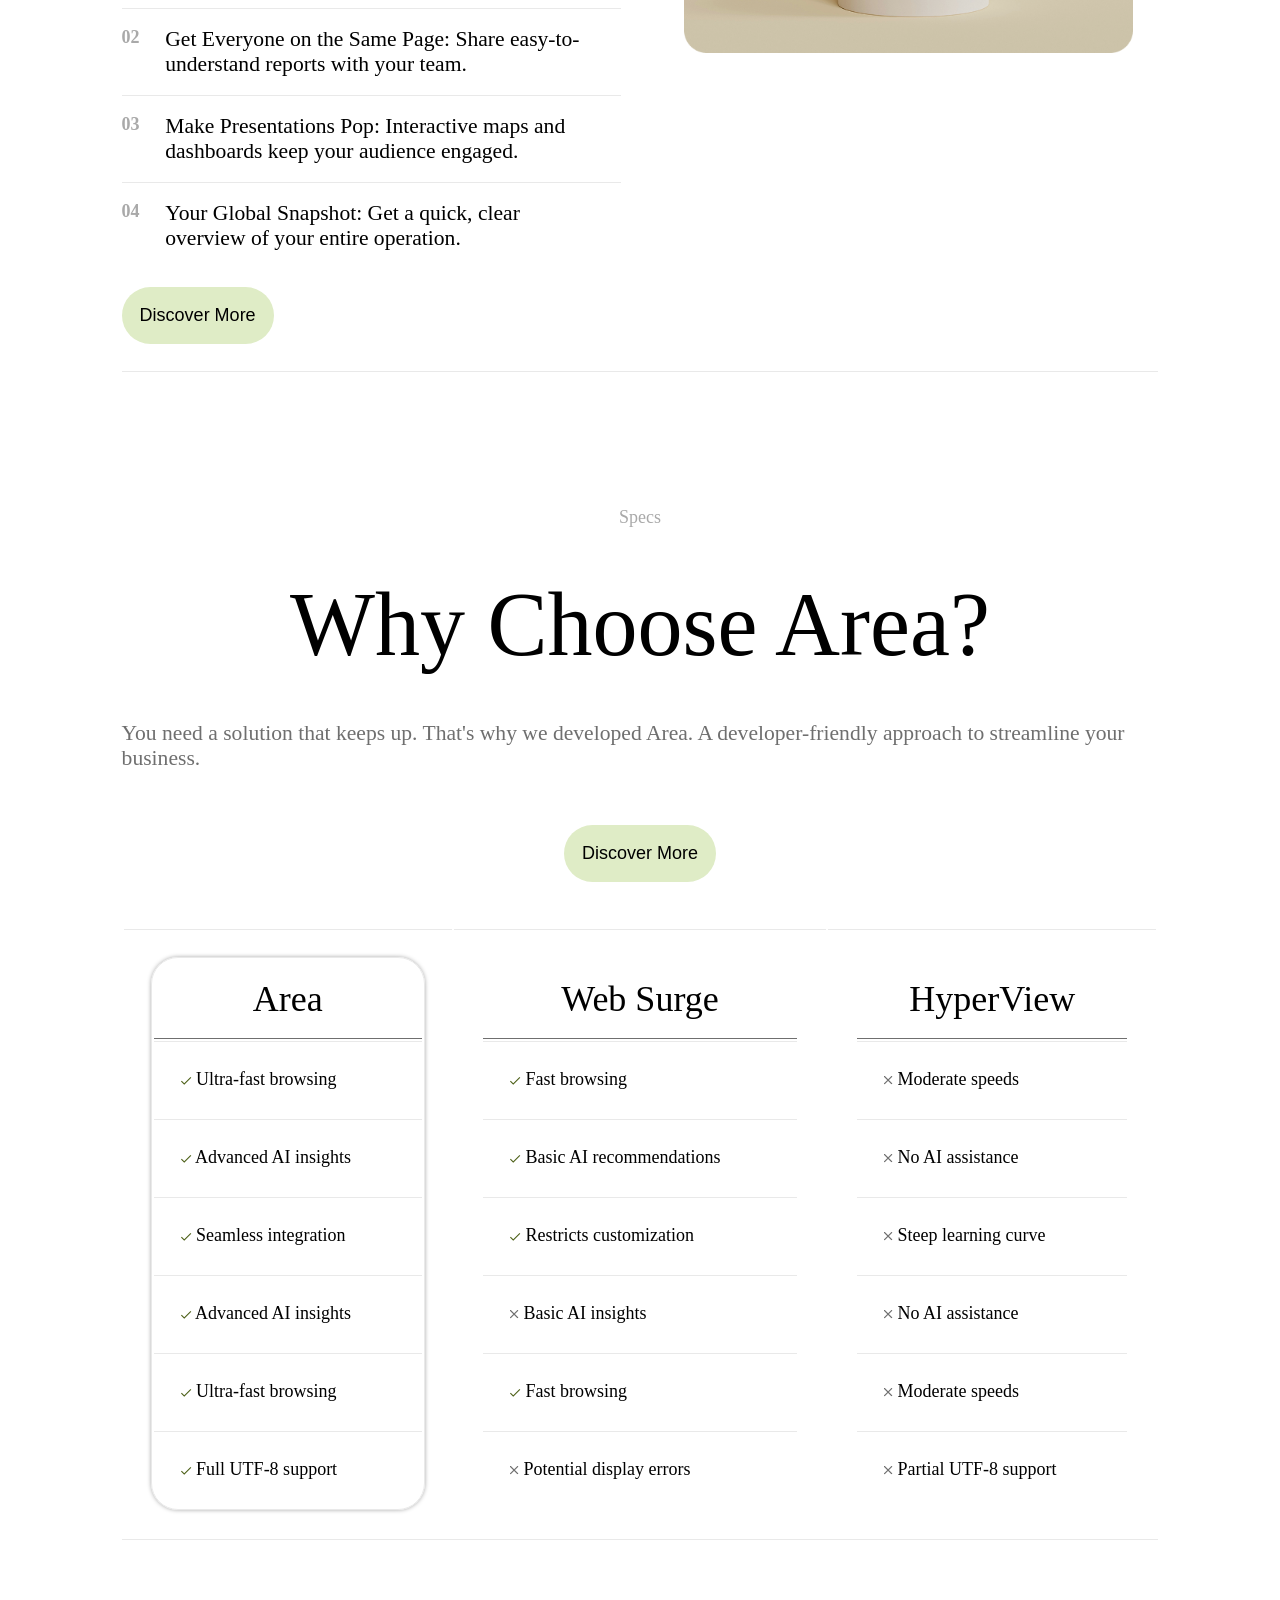
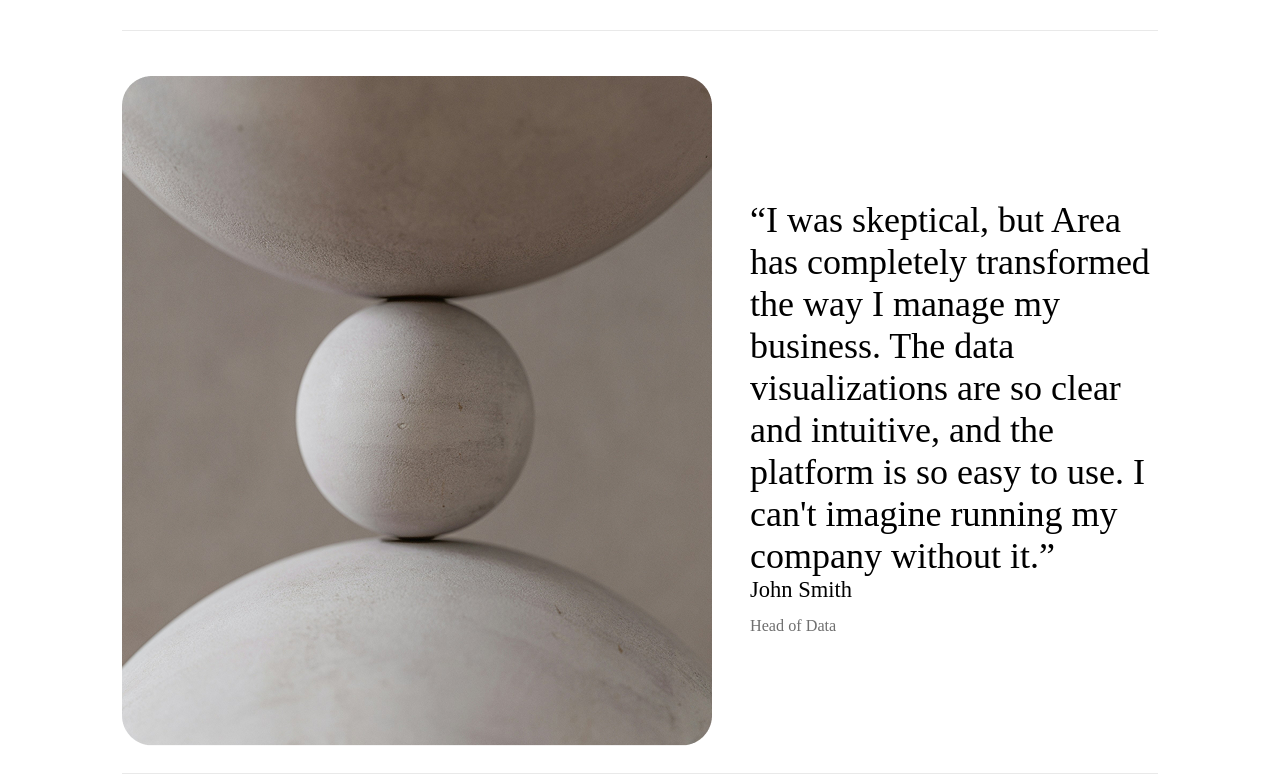
==== commit 952aeb75: "added quote section" ====
--- a/docs/index.html
+++ b/docs/index.html
@@ -284,6 +284,23 @@
           </tr>
         </table>
       </section>
+      <section class="left-right">
+        <div class="left">
+          <img src="src/Image2.png" alt="" />
+        </div>
+        <div class="right quotes">
+          <h3>
+            “I was skeptical, but Area has completely transformed the way I
+            manage my business. The data visualizations are so clear and
+            intuitive, and the platform is so easy to use. I can't imagine
+            running my company without it.”
+          </h3>
+          <div class="content quote">
+            <h4>John Smith</h4>
+            <p class="small">Head of Data</p>
+          </div>
+        </div>
+      </section>
     </main>
     <script src="./main.js"></script>
   </body>
--- a/docs/style.css
+++ b/docs/style.css
@@ -368,3 +368,29 @@
   border-bottom: solid 0.1vh #6f6f6f;
 }
 
+.quotes {
+  flex-direction: column;
+  height: 50vh;
+  justify-content: space-evenly;
+  align-self: center;
+}
+
+.content.quote {
+  align-items: flex-start;
+  align-self: flex-start;
+  gap: 1.5vh;
+}
+
+h3 {
+  font-weight: 500;
+  font-size: 2rem;
+}
+
+h4 {
+  font-weight: 400;
+  font-size: 1.25rem;
+}
+
+p.small {
+  font-size: 0.9rem;
+}
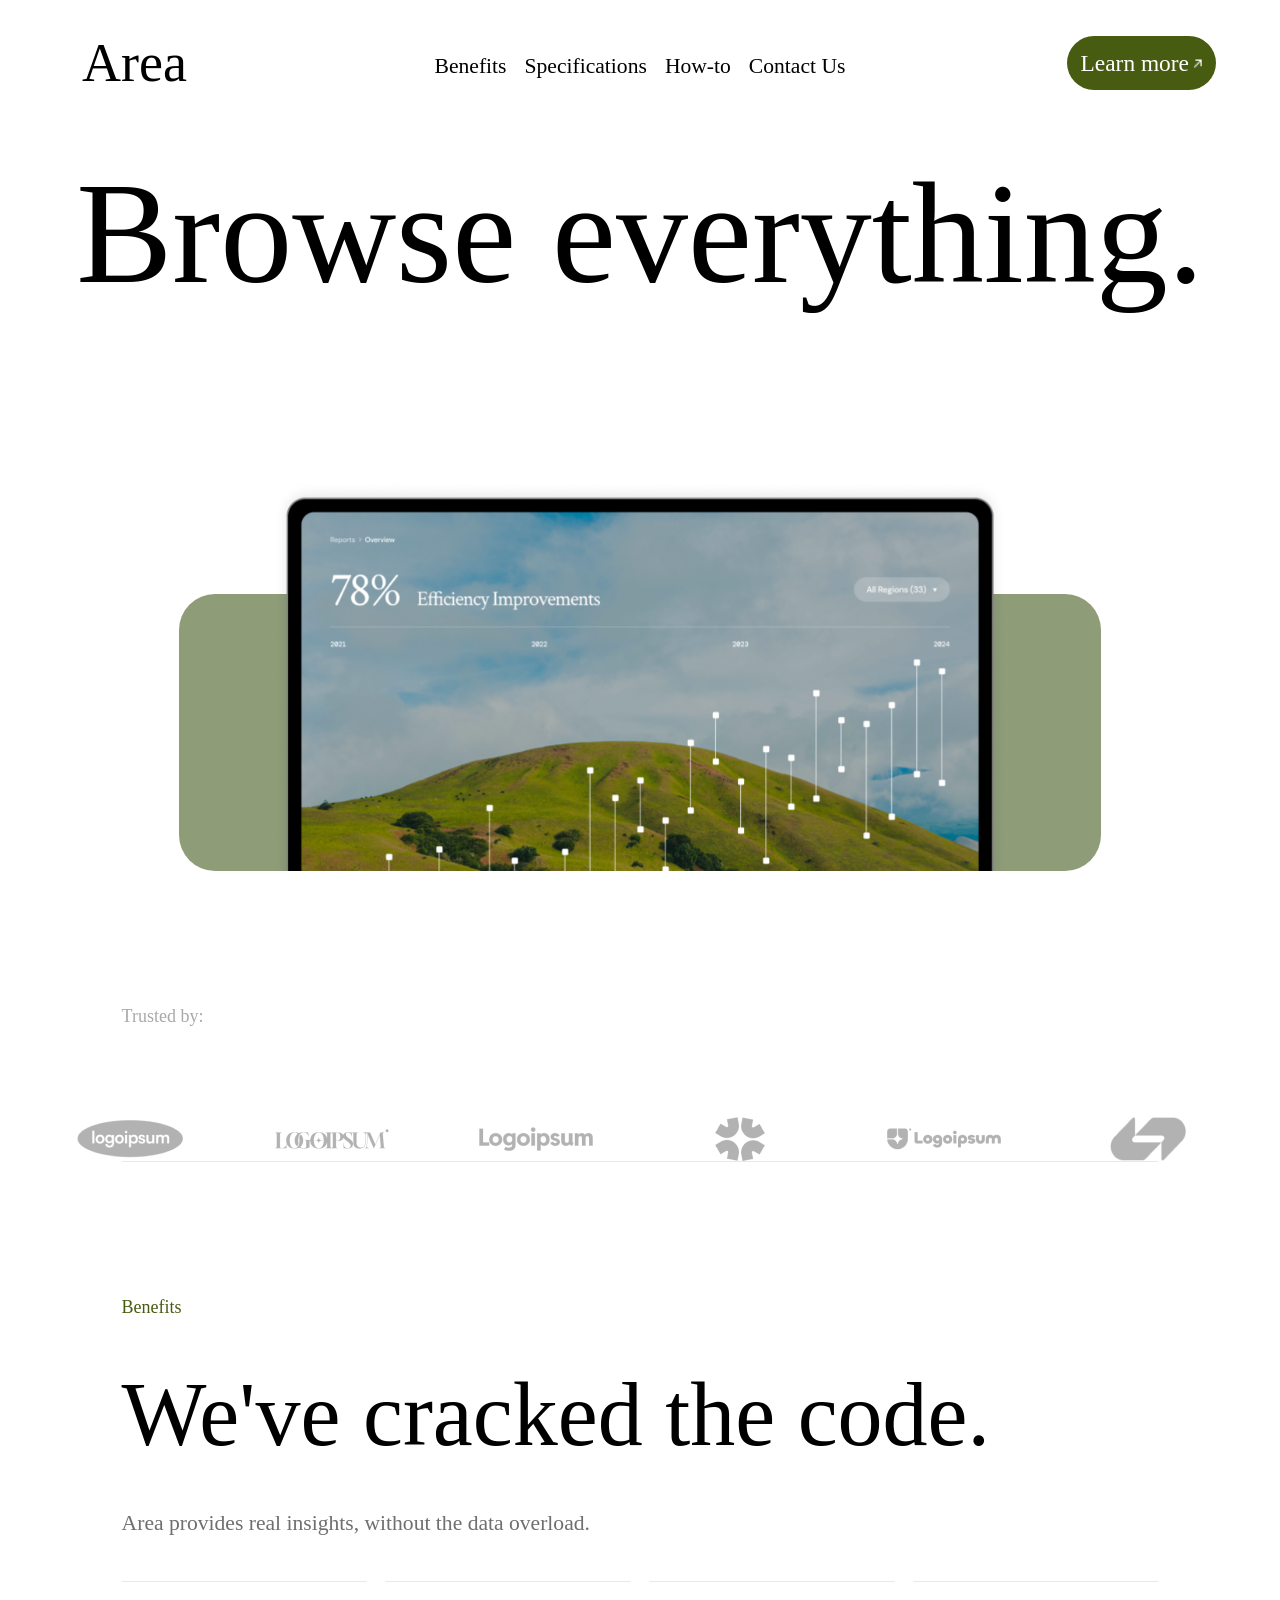
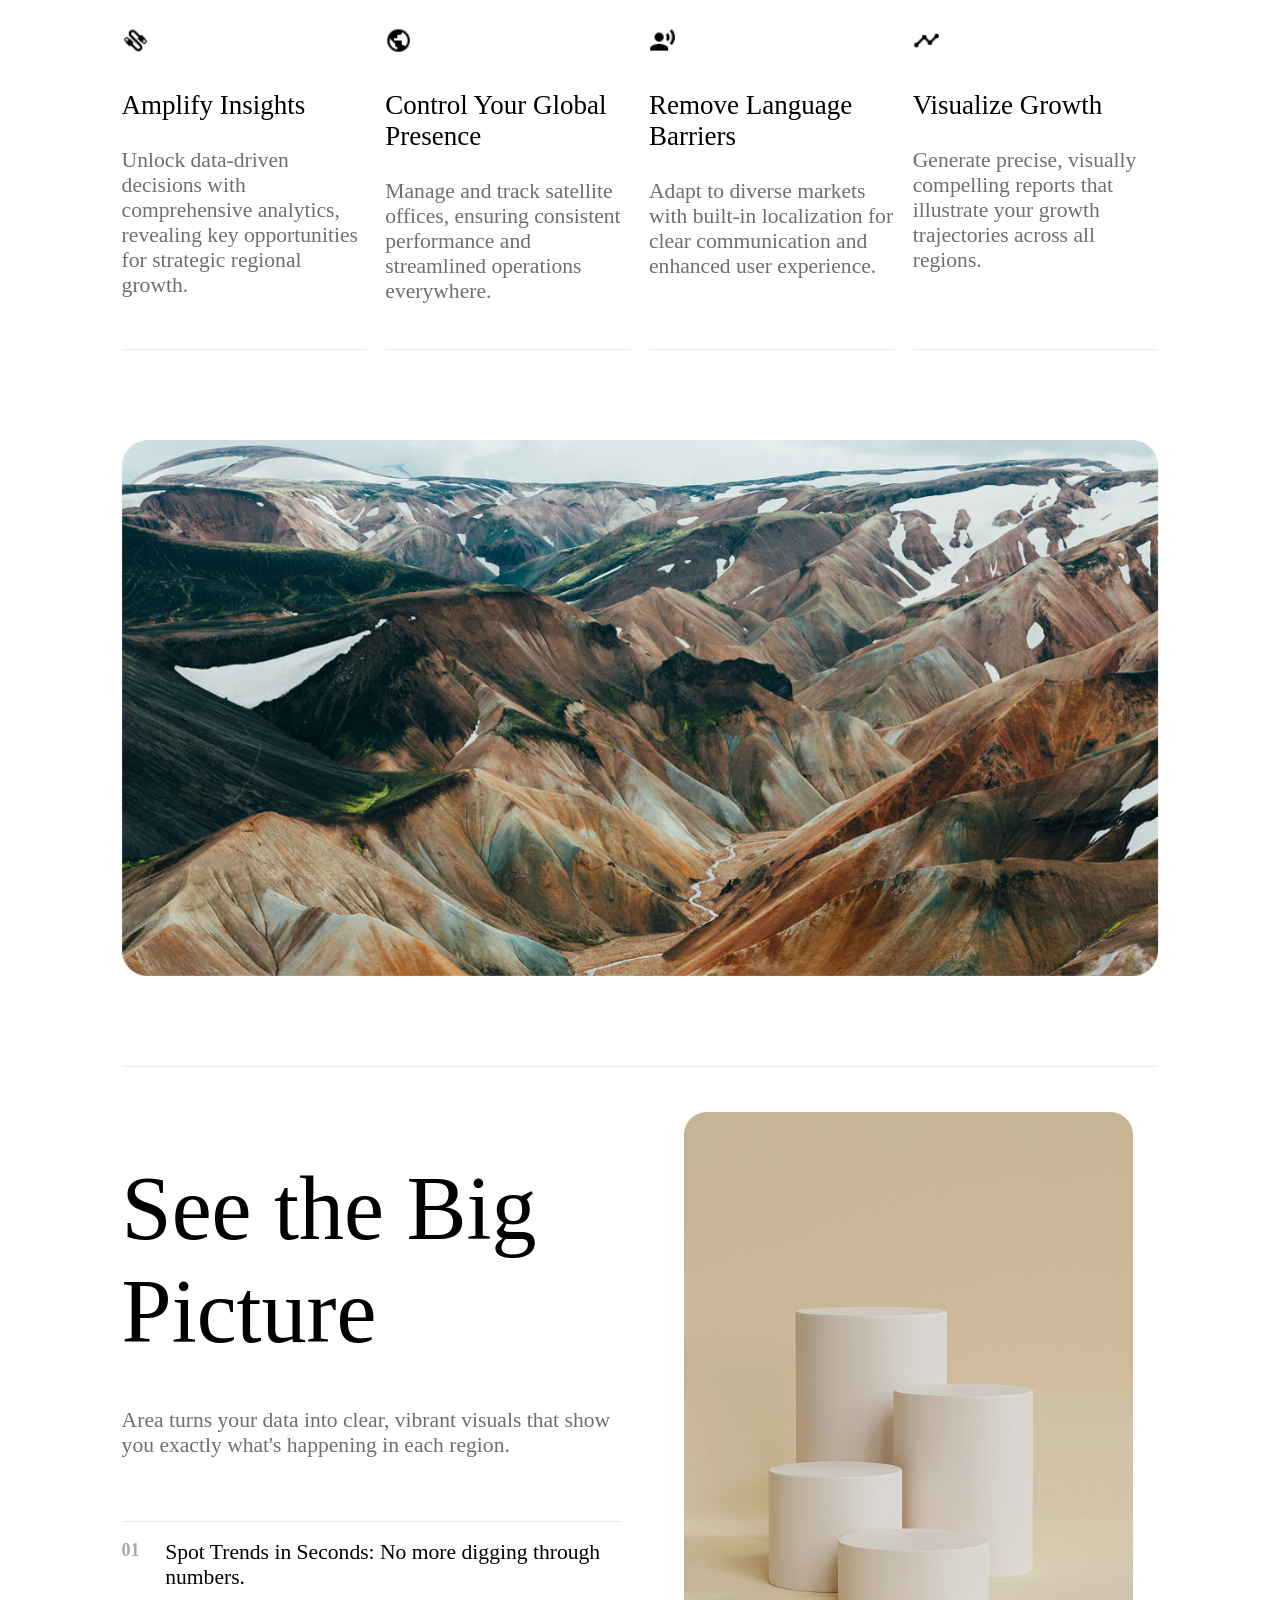
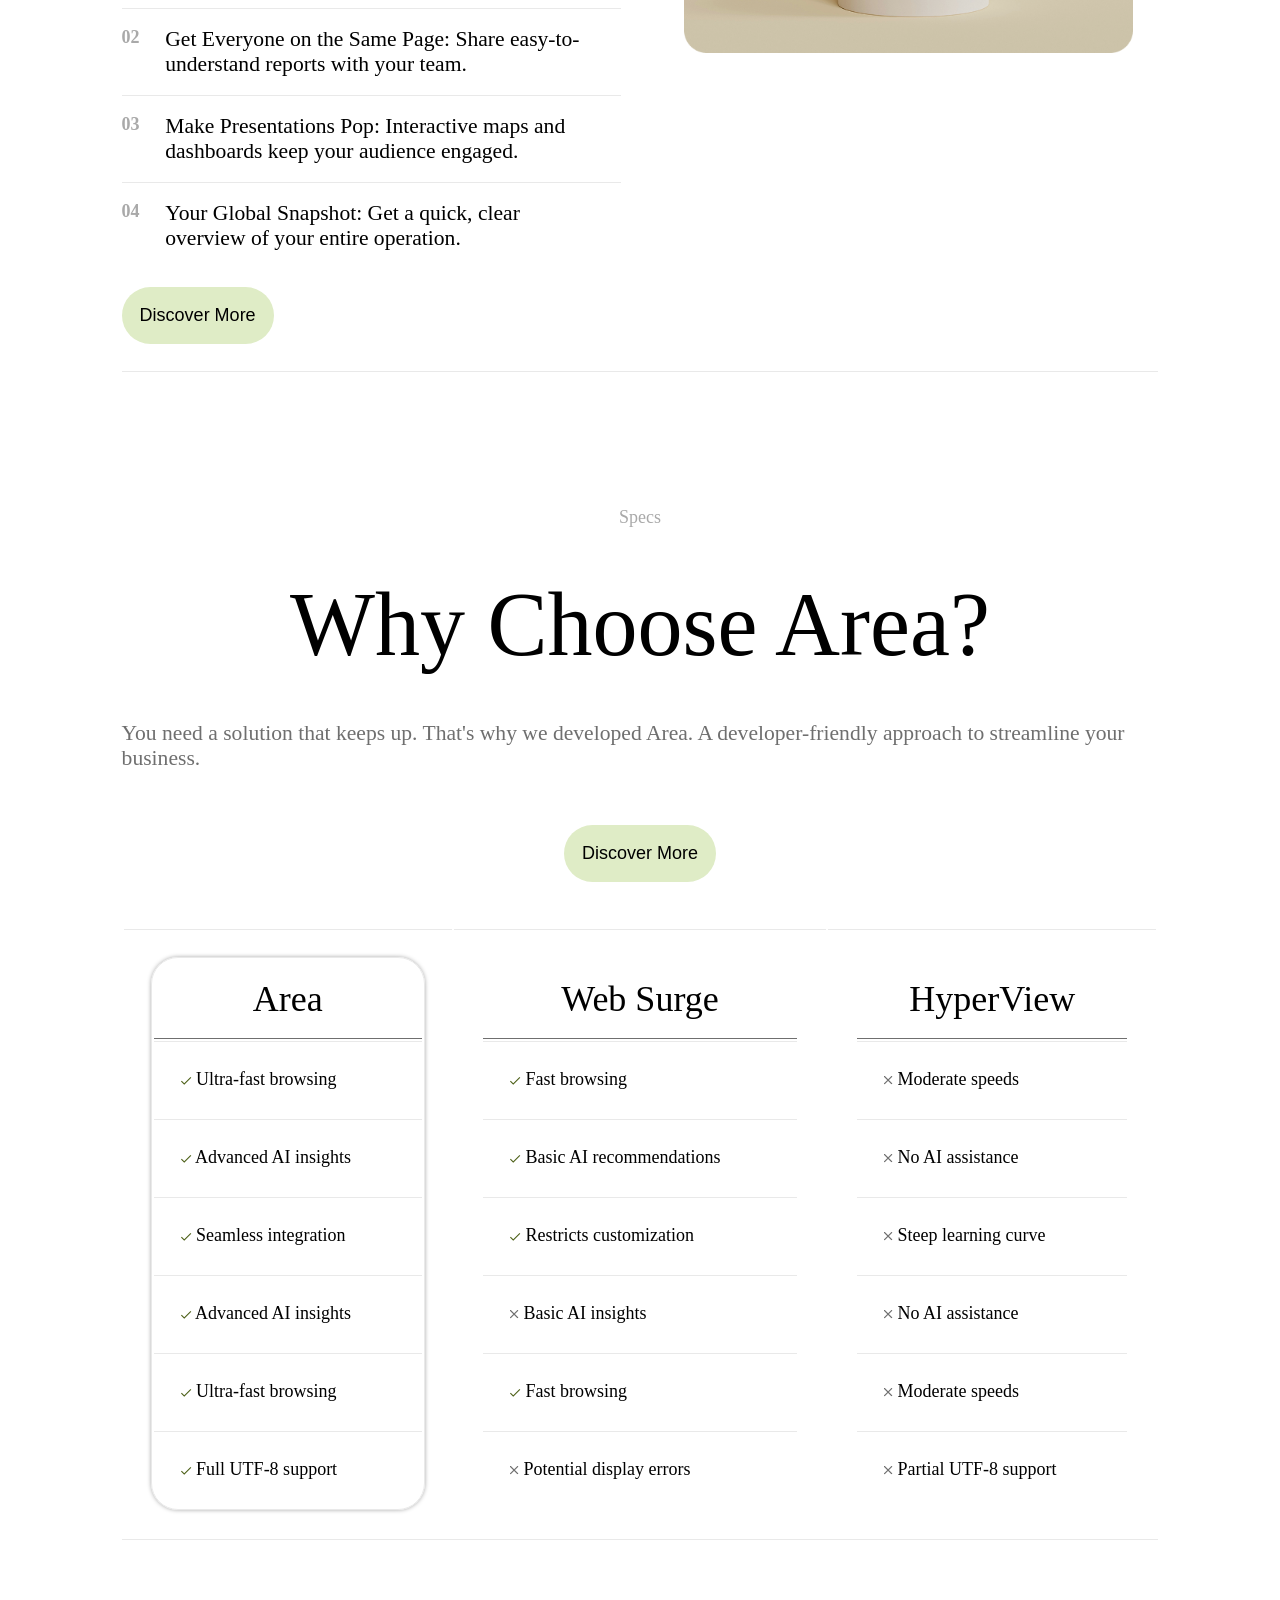
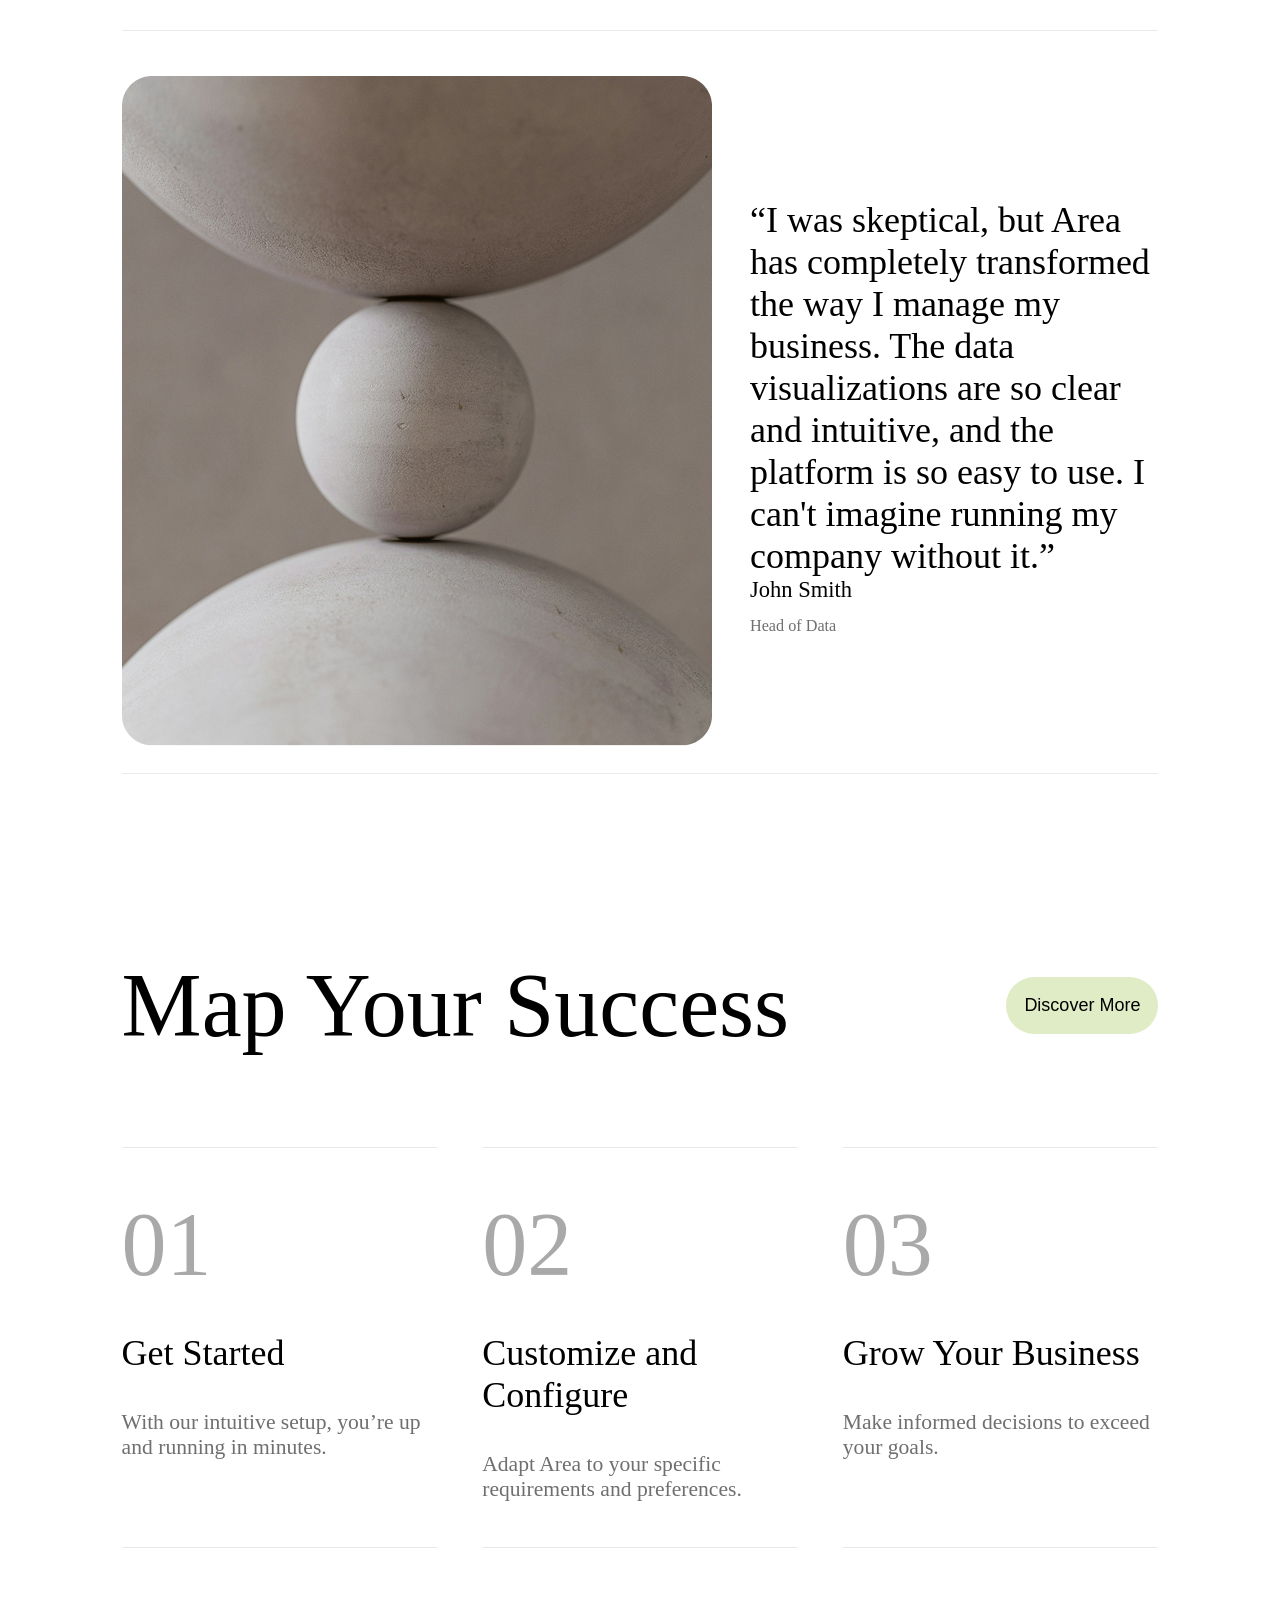
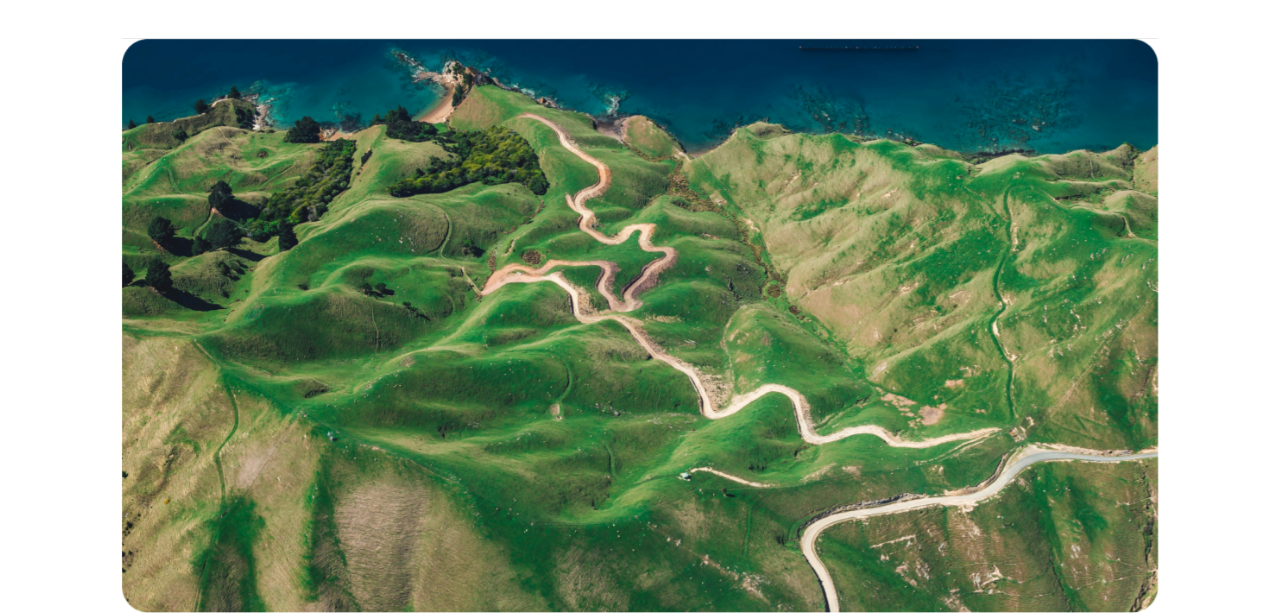
==== commit 07760f70: "added map section" ====
--- a/docs/index.html
+++ b/docs/index.html
@@ -301,6 +301,32 @@
           </div>
         </div>
       </section>
+      <section>
+        <div class="top">
+          <h1>Map Your Success</h1>
+          <button>Discover More</button>
+        </div>
+        <div class="middle">
+          <aside>
+            <span class="big">01</span>
+            <h3>Get Started</h3>
+            <p>With our intuitive setup, you’re up and running in minutes.</p>
+          </aside>
+          <aside>
+            <span class="big">02</span>
+            <h3>Customize and Configure</h3>
+            <p>Adapt Area to your specific requirements and preferences.</p>
+          </aside>
+          <aside>
+            <span class="big">03</span>
+            <h3>Grow Your Business</h3>
+            <p>Make informed decisions to exceed your goals.</p>
+          </aside>
+        </div>
+      </section>
+      <section class="no-border image-section">
+        <img src="src/Image container.png" alt="" />
+      </section>
     </main>
     <script src="./main.js"></script>
   </body>
--- a/docs/style.css
+++ b/docs/style.css
@@ -394,3 +394,23 @@
 p.small {
   font-size: 0.9rem;
 }
+
+.top {
+  display: flex;
+  justify-content: space-between;
+  align-items: center;
+}
+
+.top button {
+  height: fit-content;
+}
+
+span.big {
+  font-size: 5rem;
+}
+
+.middle {
+  display: flex;
+  gap: 5vh;
+  margin-bottom: 10vh;
+}
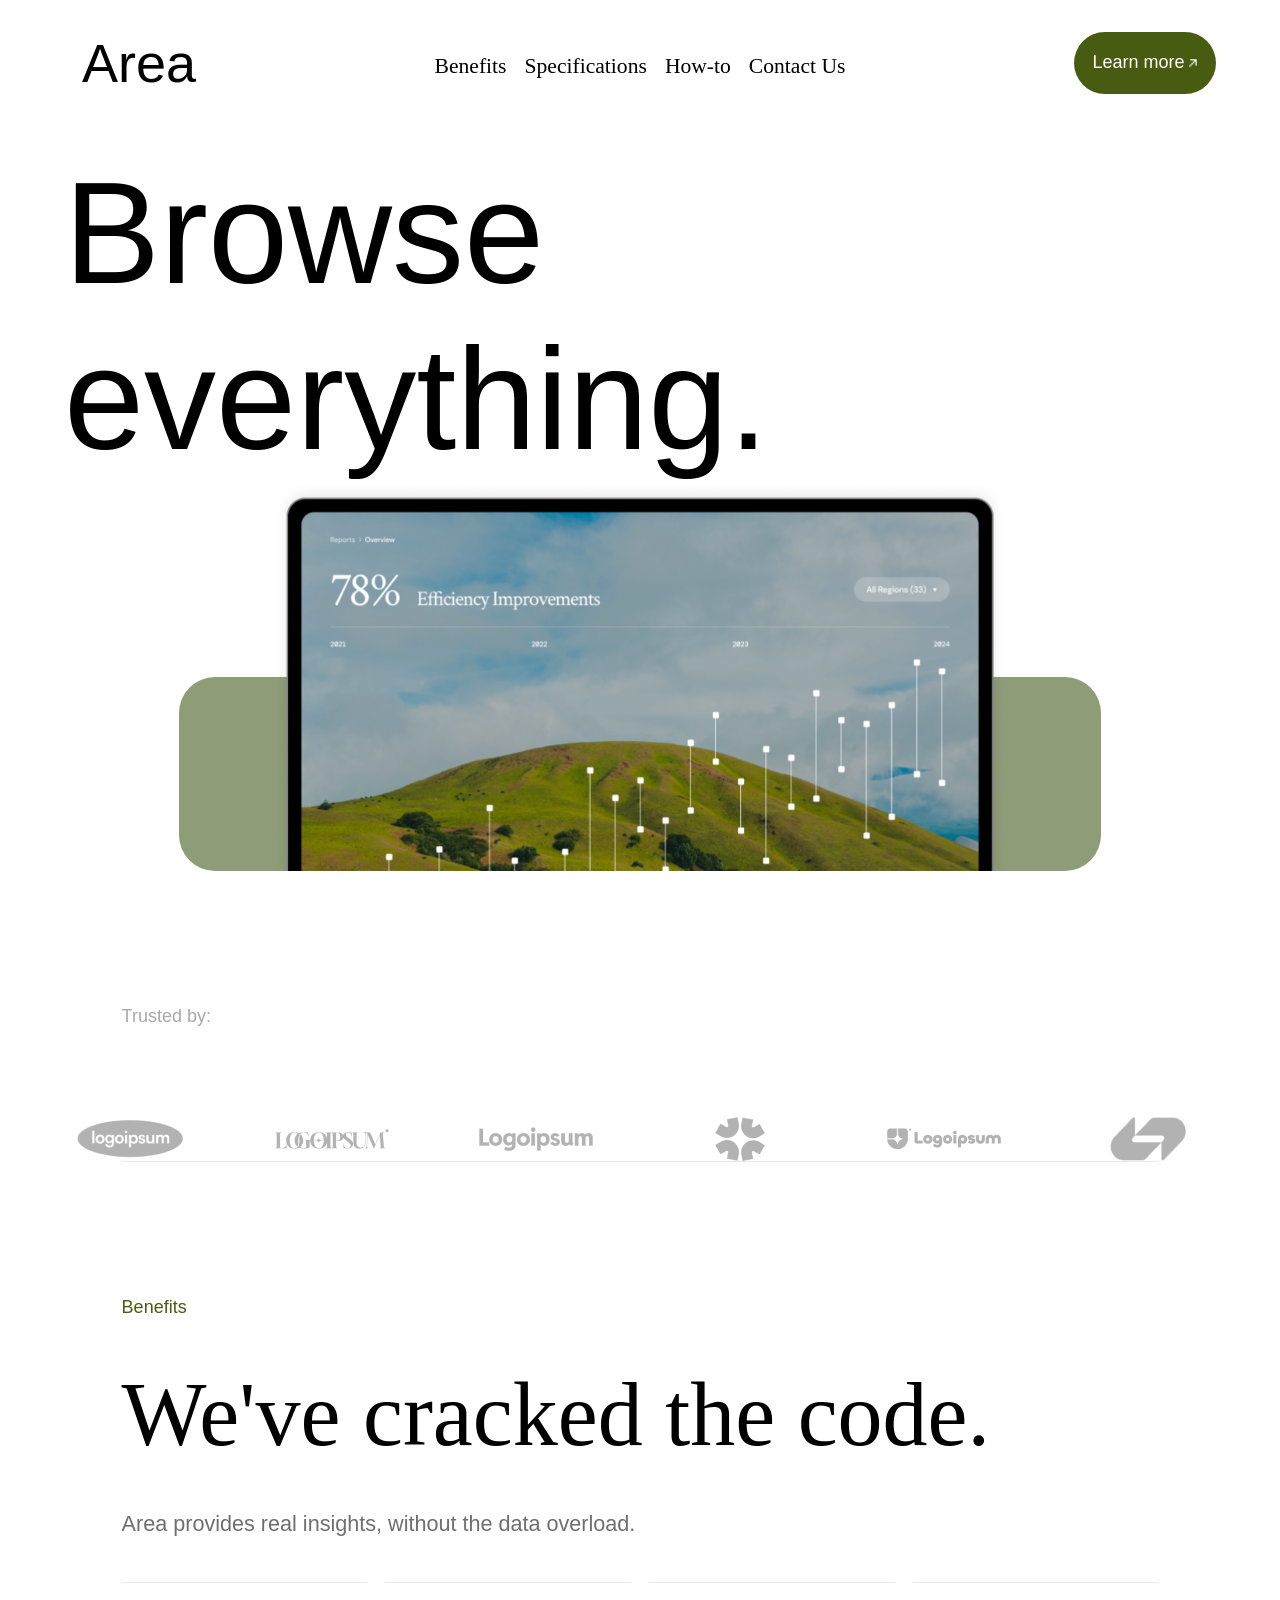
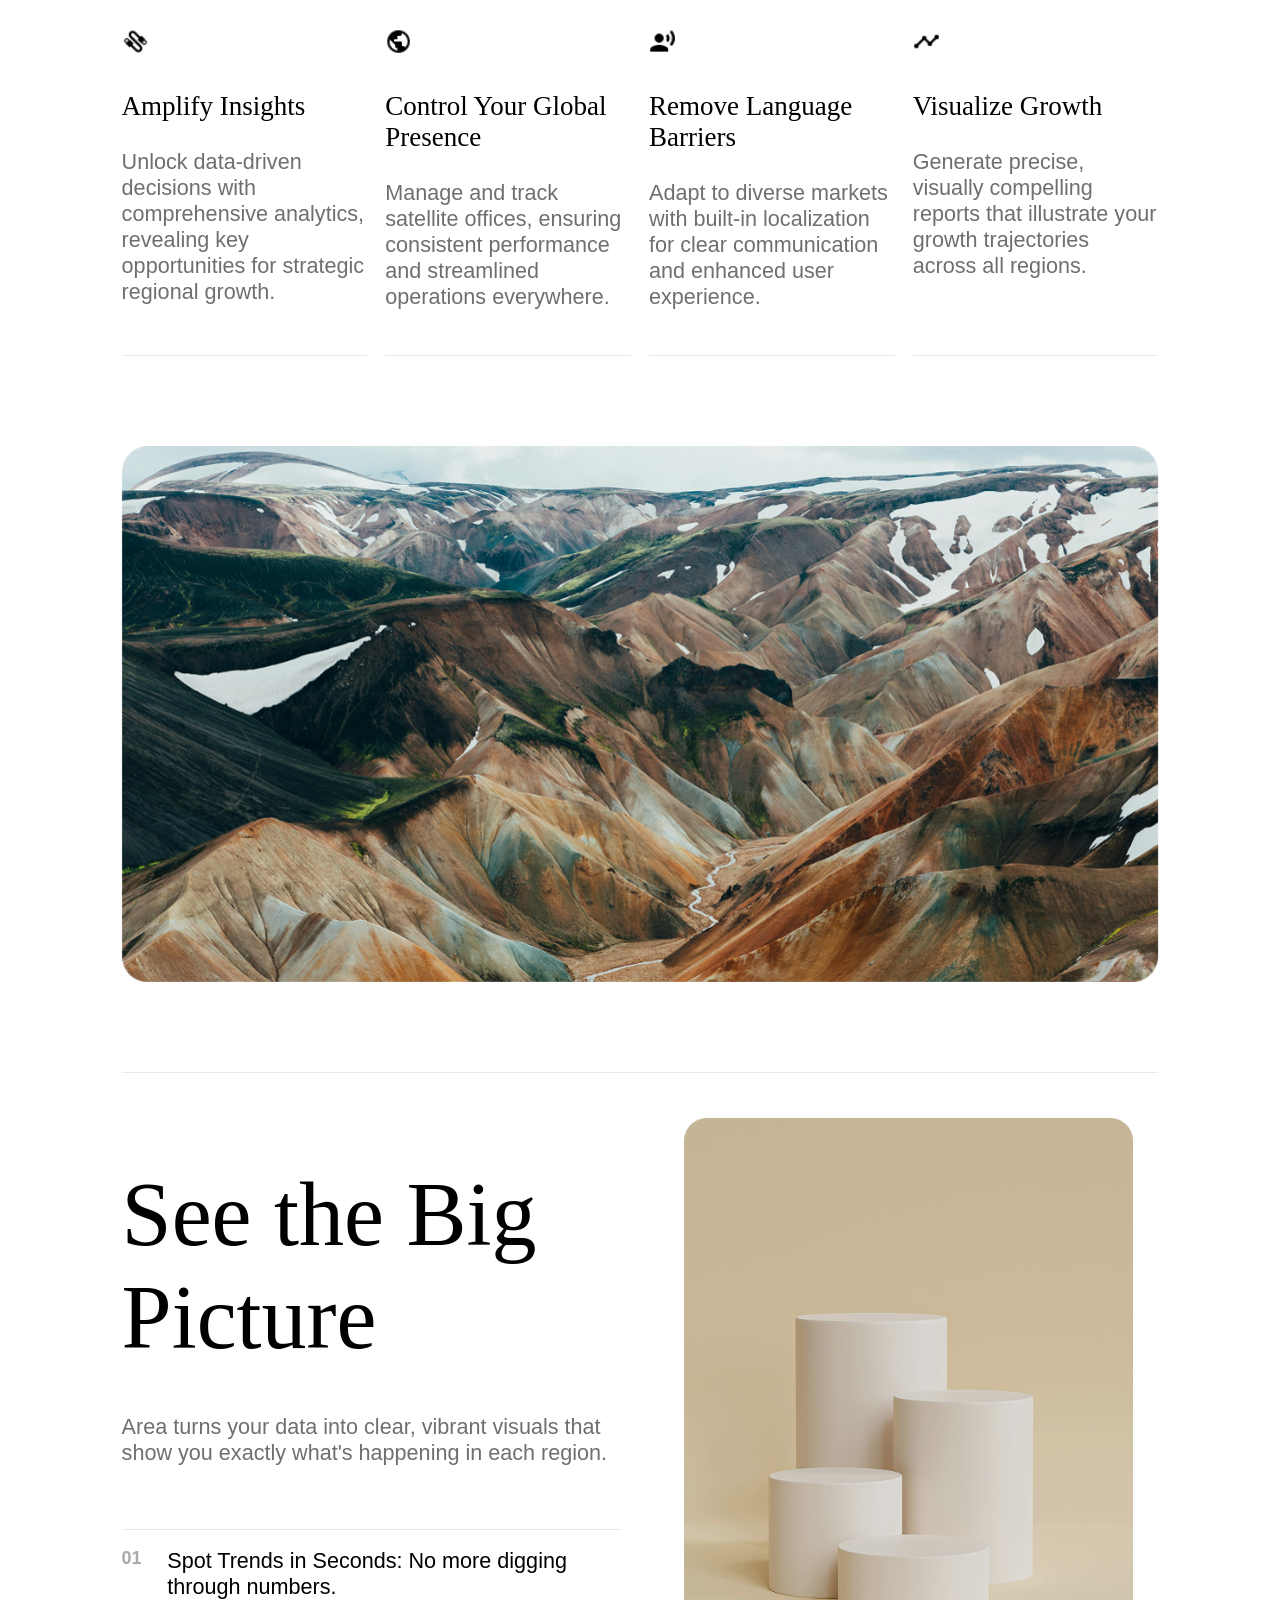
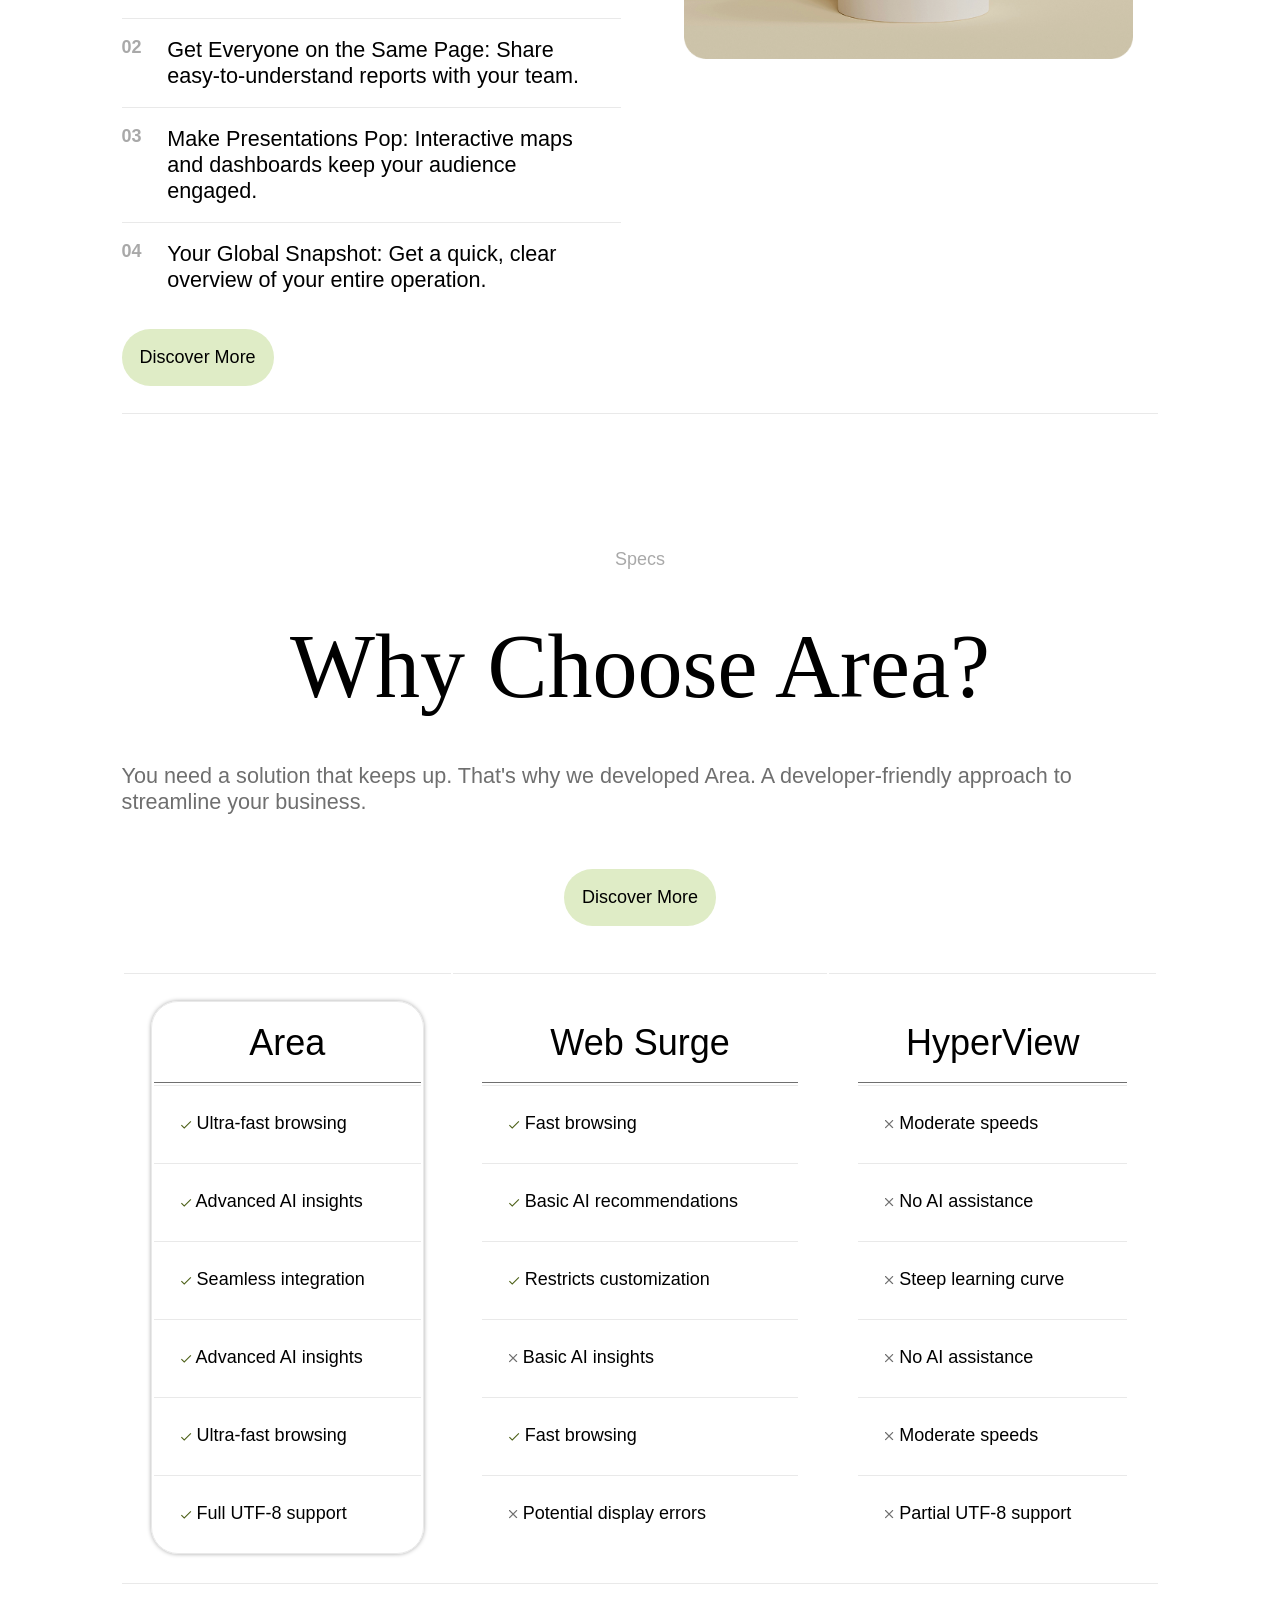
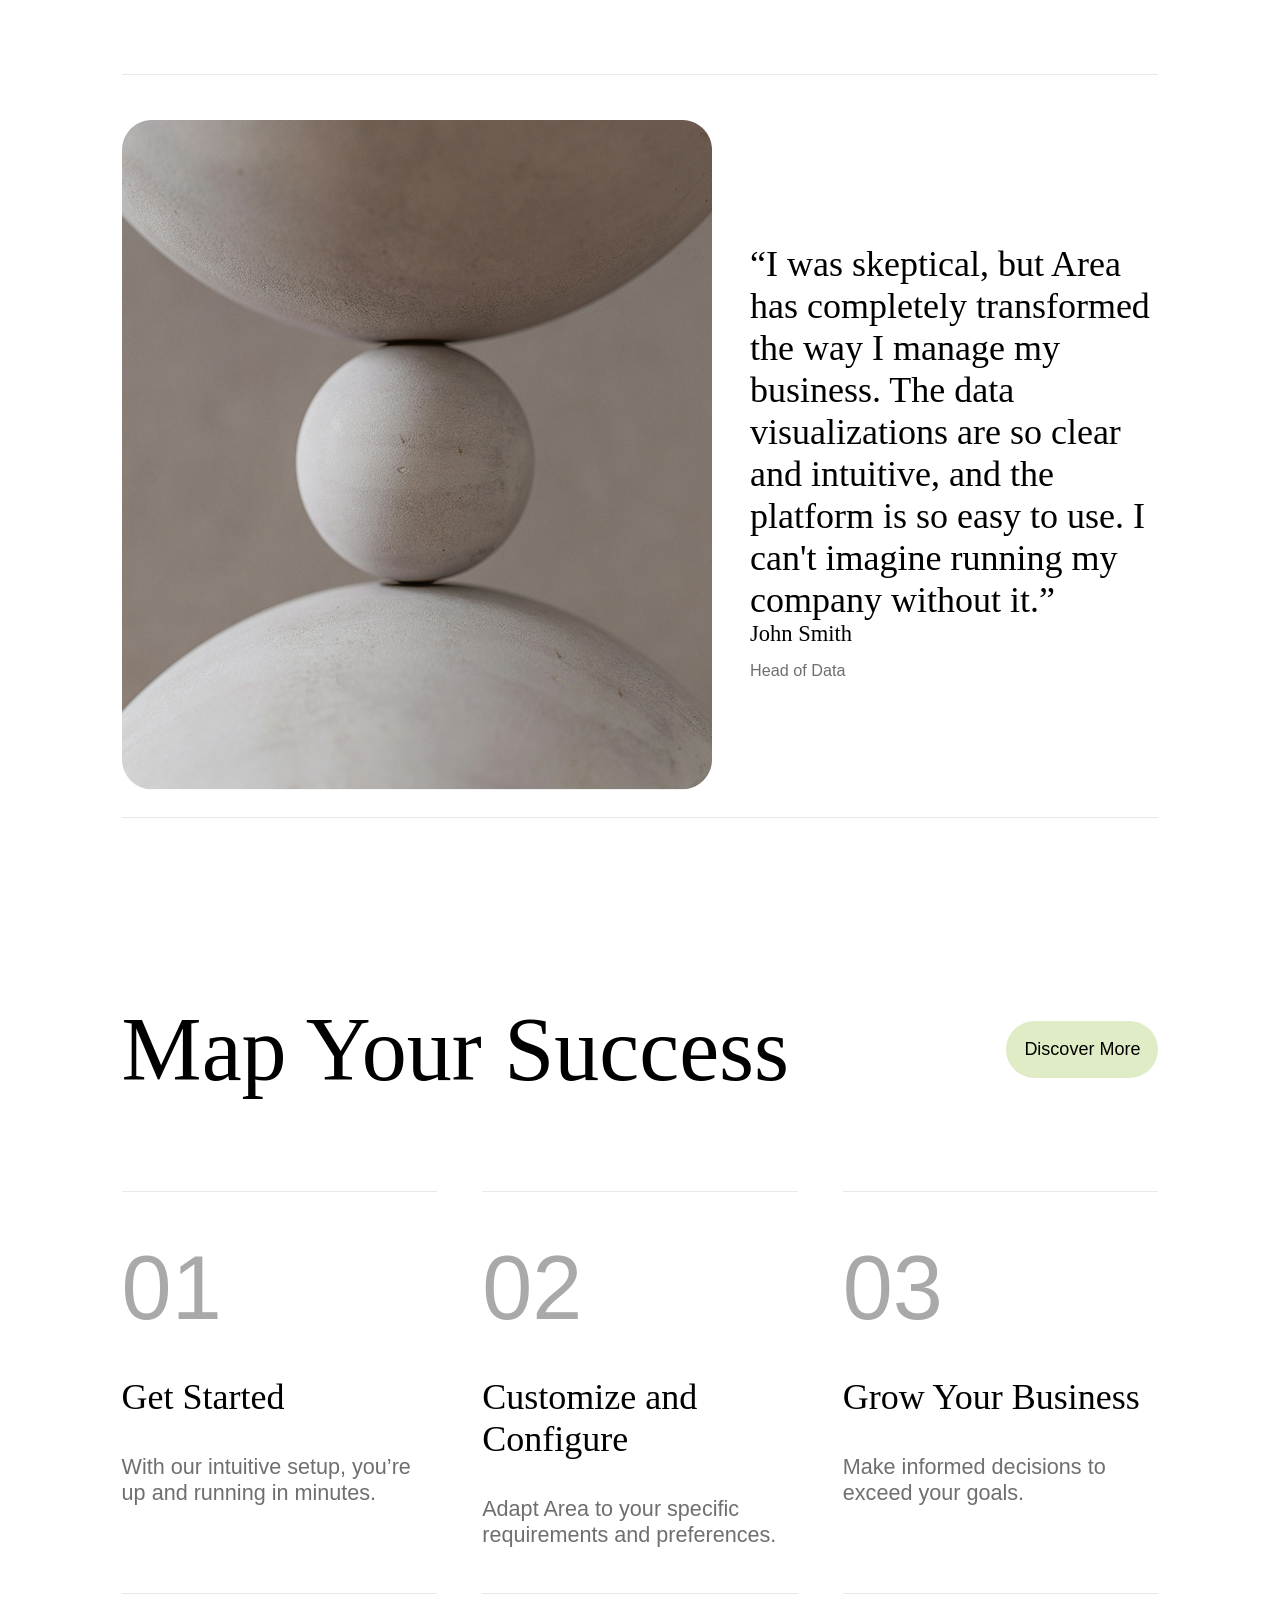
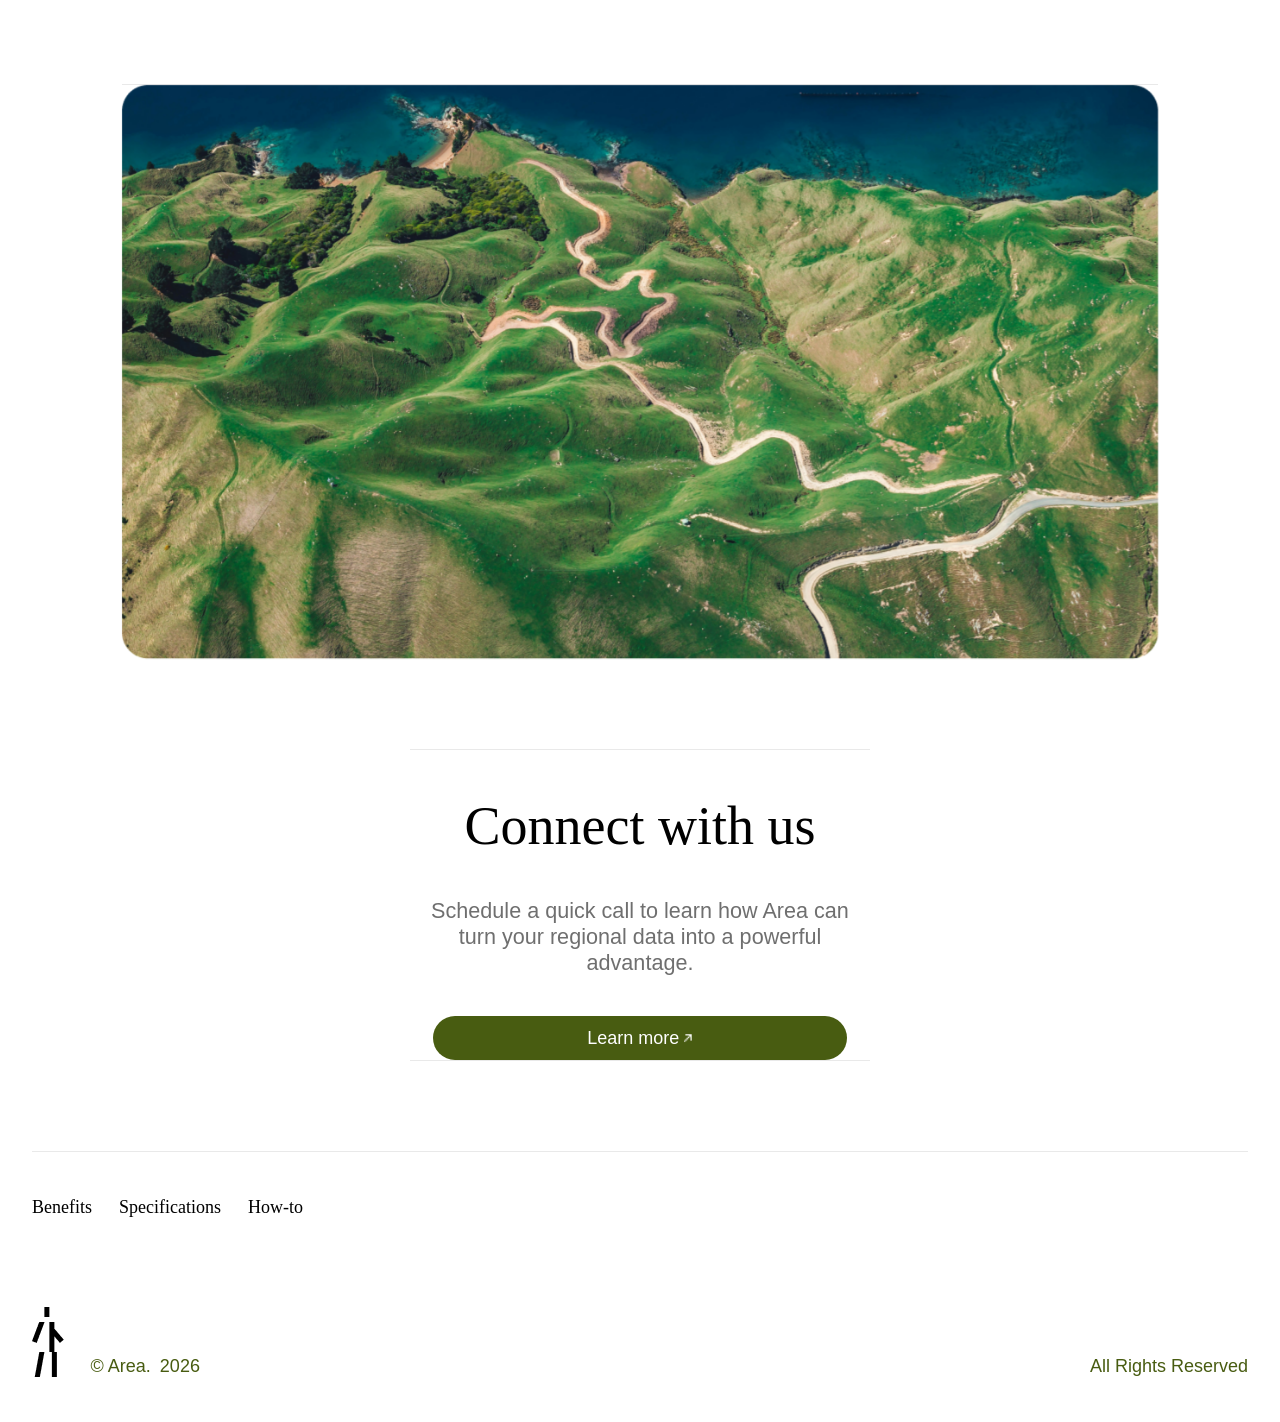
==== commit b039d152: "+section connect, footer and working nav" ====
--- a/docs/index.html
+++ b/docs/index.html
@@ -15,10 +15,10 @@
       </div>
     </nav>
     <div class="nav-links">
-      <u>Benefits</u>
-      <u>Specifications</u>
-      <u>How-to</u>
-      <u>Contact Us</u>
+      <a href="#benefits">Benefits</a>
+      <a href="#specs">Specifications</a>
+      <a href="#how-to">How-to</a>
+      <a href="#contact">Contact Us</a>
     </div>
 
     <header>
@@ -42,7 +42,7 @@
         </div>
       </section>
       <section class="no-border">
-        <span class="green">Benefits</span>
+        <span class="green" id="benefits">Benefits</span>
         <h1>We've cracked the code.</h1>
         <p>Area provides real insights, without the data overload.</p>
         <div class="parts">
@@ -140,7 +140,7 @@
       </section>
       <section>
         <div class="content">
-          <span>Specs</span>
+          <span id="specs">Specs</span>
           <h1>Why Choose Area?</h1>
           <p>
             You need a solution that keeps up. That's why we developed Area. A
@@ -302,7 +302,7 @@
         </div>
       </section>
       <section>
-        <div class="top">
+        <div class="top" id="how-to">
           <h1>Map Your Success</h1>
           <button>Discover More</button>
         </div>
@@ -327,7 +327,33 @@
       <section class="no-border image-section">
         <img src="src/Image container.png" alt="" />
       </section>
+      <section class="connect" id="contact">
+        <h2 class="big">Connect with us</h2>
+        <p>
+          Schedule a quick call to learn how Area can turn your regional data
+          into a powerful advantage.
+        </p>
+        <button class="learn-btn">
+          Learn more
+          <img src="./src/Arrow.png" alt="" />
+        </button>
+      </section>
     </main>
+    <footer>
+      <div class="text-row">
+        <a href="#benefits">Benefits</a>
+        <a href="#specs">Specifications</a>
+        <a href="#how-to">How-to</a>
+      </div>
+      <div class="info-row">
+        <img src="src/Logo.png" alt="" />
+        <div class="info-text">
+          <span class="green">© Area.</span>
+          <span class="green" id="year">2026</span>
+        </div>
+        <span class="green">All Rights Reserved</span>
+      </div>
+    </footer>
     <script src="./main.js"></script>
   </body>
 </html>
--- a/docs/style.css
+++ b/docs/style.css
@@ -50,11 +50,12 @@
   animation: hero-opacity 1s ease forwards;
 }
 
-.nav-links u {
+.nav-links a {
   text-decoration: none;
   font-size: 1.2rem;
   cursor: pointer;
   transition: color 0.3s ease-in;
+  color: black;
 }
 
 .nav-links u:hover {
@@ -64,14 +65,15 @@
 .learn-btn {
   display: flex;
   background: #485c11;
-  padding: 1.5vh;
+  padding: 2vh;
   border-radius: 5vh;
   cursor: pointer;
   font-weight: 500;
-  font-size: 1.3rem;
+  font-size: 1rem;
   color: #ffff;
   gap: 0.5vh;
   transition: background 0.2s ease-in;
+  align-items: center;
 }
 
 .learn-btn:hover {
@@ -222,6 +224,14 @@
   font-weight: 300;
 }
 
+span,
+.learn-btn,
+button,
+td,
+p {
+  font-family: "Gill Sans", "Gill Sans MT", Calibri, "Trebuchet MS", sans-serif;
+}
+
 aside {
   flex: 1;
   display: flex;
@@ -328,6 +338,7 @@
   border: none;
   cursor: pointer;
   transition: all 0.2s ease-in;
+  outline: none;
 }
 
 button:hover {
@@ -414,3 +425,90 @@
   gap: 5vh;
   margin-bottom: 10vh;
 }
+
+.connect {
+  display: flex;
+  flex-direction: column;
+  width: 40%;
+  align-items: center;
+  gap: 4.5vh;
+  justify-content: center;
+  text-align: center;
+  border-top: solid 0.1vh #e9e9e9;
+  border-bottom: solid 0.1vh #e9e9e9;
+}
+
+.connect h1 {
+  margin-bottom: 0;
+}
+
+.connect p {
+  word-break: break-word;
+  width: 100%;
+}
+
+h2.big {
+  font-size: 3rem;
+}
+
+.connect button {
+  padding: 1vh 2vh;
+  width: 90%;
+  justify-content: center;
+  align-items: center;
+}
+
+footer {
+  display: flex;
+  flex-direction: column;
+  height: 30vh;
+  justify-content: space-around;
+  width: 95%;
+  margin-top: 10vh;
+  border-top: solid 0.1vh #e9e9e9;
+  opacity: 0;
+}
+
+footer.active {
+  animation: footer-intro 1s ease forwards 0.1s;
+}
+
+.text-row {
+  display: flex;
+  gap: 3vh;
+}
+
+.text-row a {
+  cursor: pointer;
+  color: black;
+  font-weight: 500;
+  font-size: 1rem;
+  transition: color 0.2s ease-in;
+  text-decoration: none;
+}
+
+.text-row a:hover {
+  color: #6f6f6f;
+}
+
+.info-row {
+  display: flex;
+  justify-content: space-between;
+  align-items: flex-end;
+}
+
+.info-text {
+  display: flex;
+  width: 80%;
+  justify-content: flex-start;
+  gap: 0.5rem;
+}
+
+@keyframes footer-intro {
+  from {
+    opacity: 0;
+  }
+  to {
+    opacity: 1;
+  }
+}
